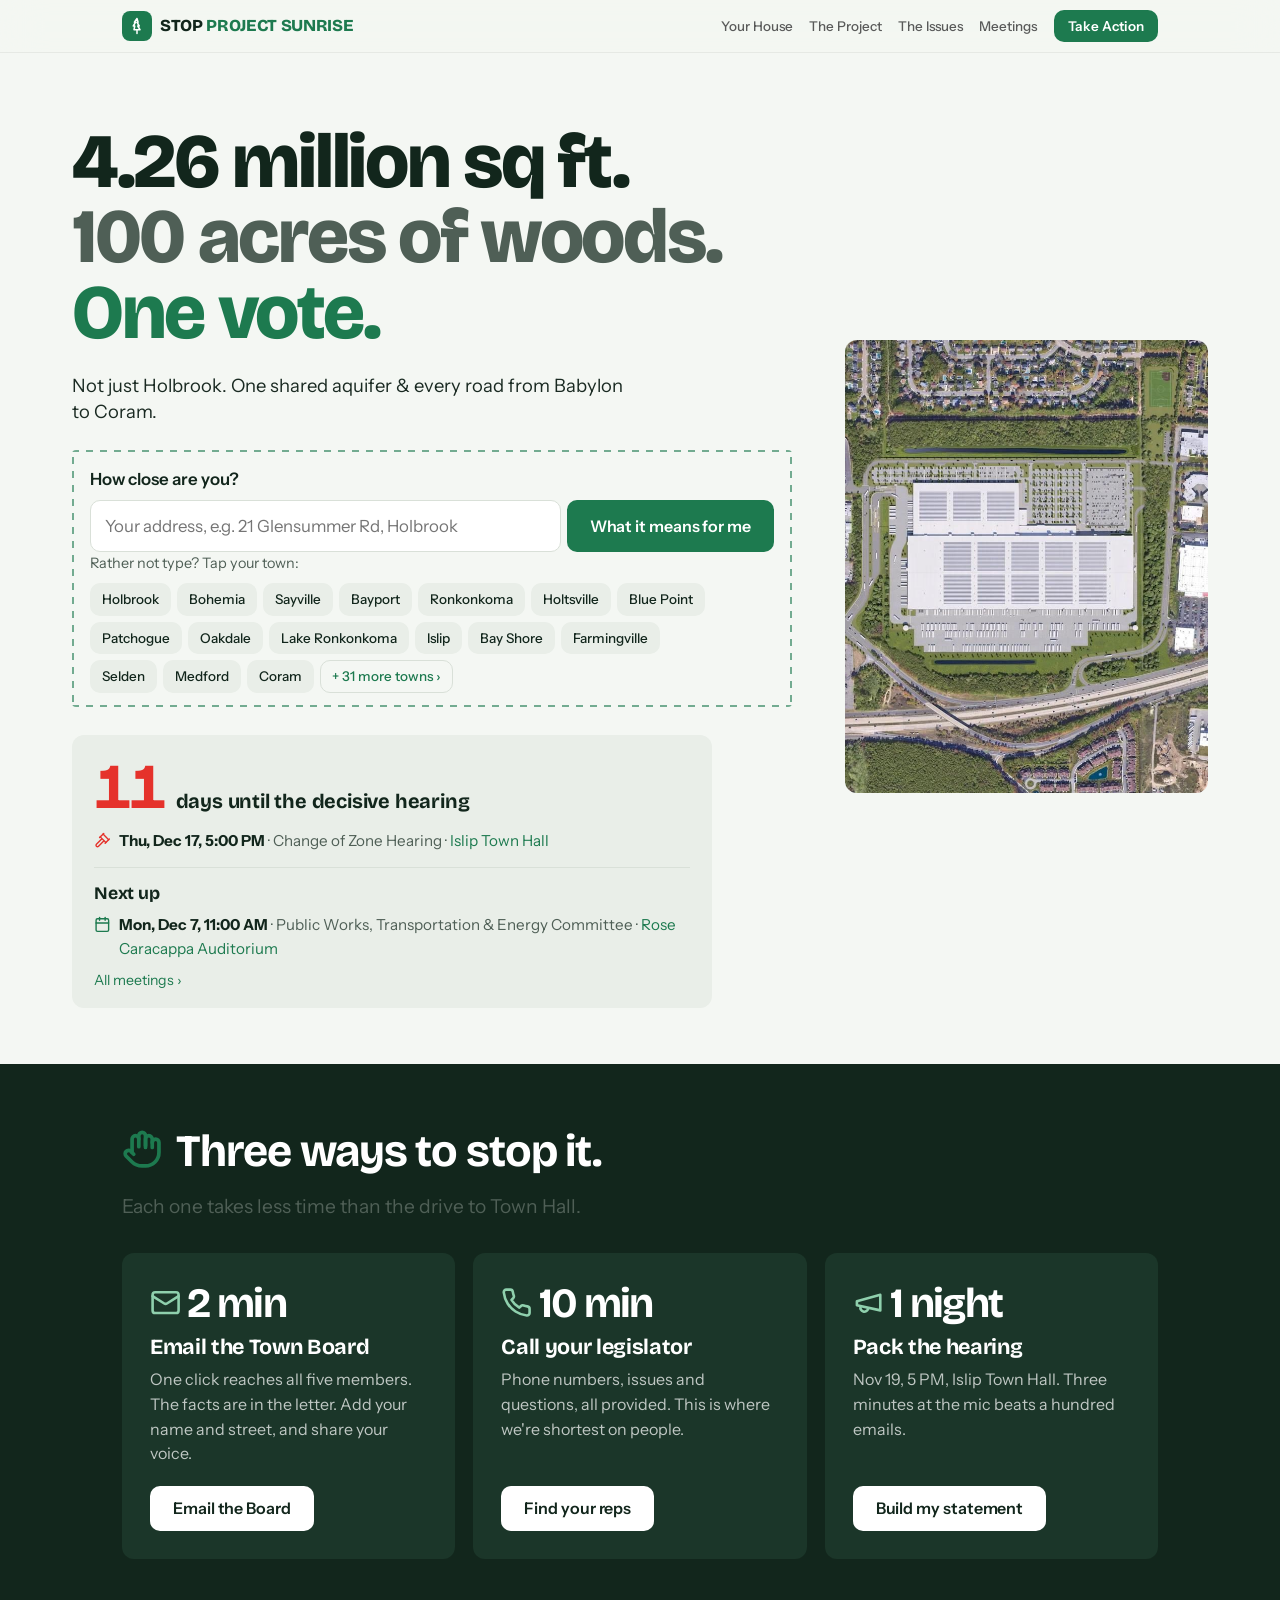
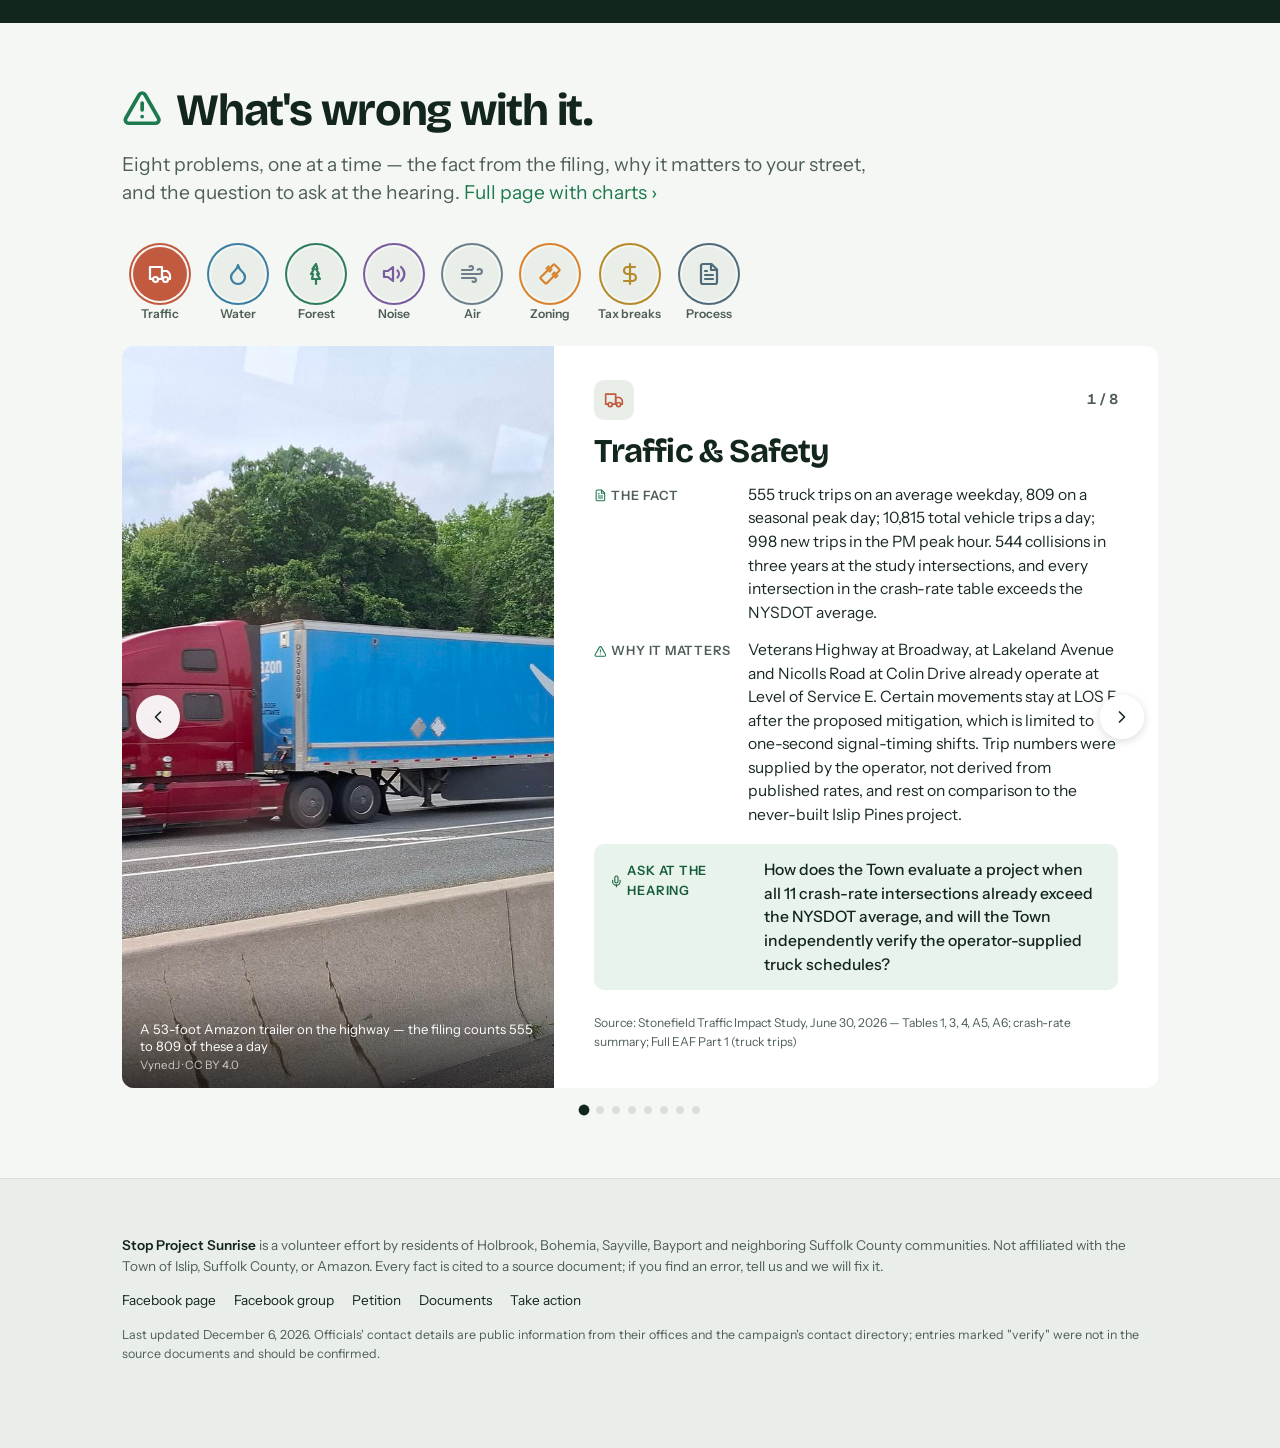
==== index.html @ ca73429e "Stop Project Sunrise — community site" ====
<!doctype html>
<html lang="en">
<head>
<meta charset="utf-8">
<meta name="viewport" content="width=device-width, initial-scale=1">
<meta name="color-scheme" content="light only">
<meta name="theme-color" content="#1d7a4f">
<title>Stop Project Sunrise — No 4.26M sq ft Amazon warehouse in Holbrook</title>
<meta name="description" content="Amazon's Project Sunrise would clear 100 acres of woods at Sunrise Highway and Veterans Memorial Highway for a 4.26 million square foot, 24/7 warehouse over the Suffolk County aquifer. It needs a zoning change and a tax break. Neither has been granted.">
<link rel="icon" href="data:image/svg+xml,<svg xmlns='http://www.w3.org/2000/svg' viewBox='0 0 100 100'><rect width='100' height='100' rx='18' fill='%231f7a3d'/><text x='50' y='68' font-size='58' text-anchor='middle' fill='white' font-family='Arial' font-weight='bold'>S</text></svg>">
<link rel="stylesheet" href="https://fonts.googleapis.com/css2?family=Bricolage+Grotesque:opsz,wght@12..96,500;12..96,600;12..96,700;12..96,800&family=Instrument+Sans:ital,wght@0,400;0,500;0,600;0,700;1,400&display=swap">
<link rel="stylesheet" href="css/style.css">
</head>
<body>

<div id="site-nav"></div>

<header class="hero">
  <div class="wrap">
    <div>
    <h1><span class="line">4.26 million sq ft.</span><span class="line dim">100 acres of woods.</span><span class="line hot">One vote.</span></h1>
    <p class="hero-line">Not just Holbrook. One shared aquifer &amp; every road from Babylon to Coram.</p>
    <form class="house-form ants" action="house.html" method="get">
      <label for="home-addr" class="lab">How close are you?</label>
      <div class="addr-row"><input id="home-addr" name="q" type="text" placeholder="Your address, e.g. 21 Glensummer Rd, Holbrook" autocomplete="street-address"><button class="btn" type="submit">What it means for me</button></div>
      <div class="small muted">Rather not type? Tap your town:</div>
      <div class="chips" id="town-chips"></div>
    </form>
    <div class="side"><div class="countdown" id="countdown"></div><div class="next-up"></div></div>
    </div>
    <div class="hero-picture"><div class="photo" data-photo="site-overlay" data-caption="The proposed footprint drawn over today's aerial — Vets Highway left, Sunrise Highway bottom, homes right"></div></div>
  </div>
</header>

<section class="block do-strip step" id="act">
  <div class="wrap">
    <h2><i data-icon="hand"></i>Three ways to stop it.</h2>
    <p class="lede">Each one takes less time than the drive to Town Hall.</p>
    <div class="grid cols-3">
      <div class="lane"><div class="t"><i data-icon="mail"></i>2 min</div><h3>Email the Town Board</h3><p>One click reaches all five members. The facts are in the letter. Add your name and street, and share your voice.</p><a class="btn yellow" href="act.html#officials">Email the Board</a></div>
      <div class="lane"><div class="t"><i data-icon="phone"></i>10 min</div><h3>Call your legislator</h3><p>Phone numbers, issues and questions, all provided. This is where we're shortest on people.</p><a class="btn yellow" href="act.html#where">Find your reps</a></div>
      <div class="lane"><div class="t"><i data-icon="megaphone"></i>1 night</div><h3>Pack the hearing</h3><p>Nov 19, 5 PM, Islip Town Hall. Three minutes at the mic beats a hundred emails.</p><a class="btn yellow" href="act.html#testimony">Build my statement</a></div>
    </div>
  </div>
</section>


<section class="block step" id="issues">
  <div class="wrap">
    <h2><i data-icon="alert"></i>What's wrong with it.</h2>
    <p class="lede">Eight problems, one at a time — the fact from the filing, why it matters to your street, and the question to ask at the hearing. <a href="issues.html">Full page with charts ›</a></p>
    <div id="issue-slides" aria-roledescription="carousel" aria-label="The issues"></div>
  </div>
</section>




<div id="site-footer"></div>
<script src="data/facts.js"></script>
<script src="data/photos-local.js"></script>
<script src="data/photos.js"></script>
<script src="data/issues.js"></script>
<script src="data/districts.js"></script>
<script src="data/corridors.js"></script>
<script src="data/events.js"></script>
<script src="js/calendar.js"></script>
<script src="js/icons.js"></script>
<script src="js/app.js"></script>
</body>
</html>
---- css/style.css ----
/* Stop Project Sunrise — site styles.
   Voice: quiet, product-launch minimalism. One idea per screen, generous air, sentence-case type with tight tracking,
   near-white ground, near-black text, one green accent for actions. Red appears only where a deadline does. */
@import url('https://fonts.googleapis.com/css2?family=Bricolage+Grotesque:opsz,wght@12..96,500;12..96,600;12..96,700;12..96,800&family=Instrument+Sans:ital,wght@0,400;0,500;0,600;0,700;1,400&display=swap');

:root {
  --bg: #f4f7f3;             /* pale, green-tinted ground */
  --bg-2: #e9eee8;           /* soft tiles */
  --ink: #12261c;            /* forest ink */
  --fg: #1a2a22;
  --muted: #4f5f56;
  --hair: #d9e0d8;
  --card: #ffffff;
  --green: #1d7a4f;          /* the one action accent */
  --green-dark: #155c3b;
  --green-light: #e8f3ec;
  --blue: #1c6f9c;
  --blue-light: #e6f0f7;
  --red: #e5322b;            /* deadlines only */
  --red-light: #fdecea;
  --sand: #f2c94c;           /* calendar "decisive"/campaign markers only */
  --sand-ink: #3d2f04;
  --dark: #12261c;           /* dark sections: forest ink */
  --dark-2: #1b3629;
  --radius: 12px;
  --pill: 10px;
  --maxw: 1080px;
  --display: "Bricolage Grotesque", "Helvetica Neue", Helvetica, Arial, sans-serif;
  --font: "Instrument Sans", -apple-system, BlinkMacSystemFont, "Segoe UI", Helvetica, Arial, sans-serif;
  --mono: ui-monospace, SFMono-Regular, Menlo, Consolas, monospace;
  /* aliases kept for older rules and scripts */
  --danger: var(--red); --danger-light: var(--red-light); --accent: var(--sand); --accent-ink: var(--sand-ink);
  --border: var(--hair); --shadow: none;
  color-scheme: light only;
}

* { box-sizing: border-box; }
html { scroll-behavior: smooth; scroll-padding-top: 64px; -webkit-font-smoothing: antialiased; }
@media (prefers-reduced-motion: reduce) { html { scroll-behavior: auto; } *, *::before, *::after { animation: none !important; transition: none !important; } }
body { margin: 0; font-family: var(--font); background: var(--bg); color: var(--fg); line-height: 1.55; font-size: 17px; overflow-x: hidden; }
@media (max-width: 700px) { body { font-size: 18px; } }
a { color: var(--green); text-decoration: none; }
a:hover { text-decoration: underline; text-underline-offset: 3px; }
img { max-width: 100%; height: auto; }
h1, h2, h3, h4 { font-family: var(--display); margin: 0 0 .4em; text-wrap: pretty; letter-spacing: -.02em; line-height: 1.05; font-weight: 700; color: var(--ink); }
h1 { font-size: clamp(2.6rem, 6vw, 4.8rem); letter-spacing: -.03em; font-weight: 800; line-height: .98; }
h2 { font-size: clamp(1.9rem, 3.8vw, 2.8rem); letter-spacing: -.025em; }
h3 { font-size: 1.35rem; letter-spacing: -.015em; }
h4 { font-size: 1.1rem; letter-spacing: -.01em; }
h2 strong { font-weight: 700; color: var(--ink); }
p { margin: 0 0 1em; }
.muted { color: var(--muted); }
.small { font-size: .9rem; }
.mono { font-family: var(--mono); }
.wrap { max-width: var(--maxw); margin: 0 auto; padding: 0 22px; }
section.block { padding: 64px 0; border-top: 1px solid var(--border); }
section.block + section.block { margin-top: 0; }
.stat-band + section.block { border-top: 0; margin-top: 24px; }
.hero + .stat-band { border-top: 0; }
section.block > .wrap > h2 { max-width: none; }
section.block > .wrap > .lede { font-size: 1.2rem; max-width: 780px; color: var(--muted); margin-bottom: 32px; line-height: 1.45; }
#site-nav + section.block { padding-top: 80px; }
#site-nav + section.block > .wrap > h2 { font-size: clamp(2.4rem, 5vw, 3.8rem); letter-spacing: -.035em; }
#site-nav + section.block > .wrap > .lede { color: var(--fg); }
.eyebrow { font-size: .95rem; font-weight: 600; color: var(--green); margin-bottom: 12px; letter-spacing: -.005em; }
/* icons in headings: same ink as the words, sized to the cap height */
h2 .ic, h3 .ic, h4 .ic { width: .9em; height: .9em; margin-right: .3em; vertical-align: -.08em; color: var(--green); stroke-width: 2.2; }

/* Nav — thin, translucent */
#site-nav { position: sticky; top: 0; z-index: 50; }
.nav { background: rgba(244,247,243,.85); backdrop-filter: saturate(180%) blur(20px); -webkit-backdrop-filter: saturate(180%) blur(20px); border-bottom: 1px solid rgba(0,0,0,.06); }
.nav .wrap { display: flex; align-items: center; gap: 20px; min-height: 52px; padding-top: 4px; padding-bottom: 4px; min-width: 0; }
.nav .brand { display: flex; align-items: center; gap: 8px; text-decoration: none; color: var(--ink); white-space: nowrap; flex: none; }
.nav .brand .mark { display: inline-flex; align-items: center; justify-content: center; width: 30px; height: 30px; border-radius: 8px; background: var(--green); color: #fff; flex: none; }
.nav .brand .mark .ic { width: 18px; height: 18px; }
.nav .brand .wordmark { display: flex; flex-direction: row; align-items: baseline; gap: 8px; line-height: 1; }
.nav .brand .line1 { font-family: var(--display); font-weight: 800; font-size: 1.05rem; letter-spacing: -.02em; text-transform: none; }
.nav .brand .line1 span { color: var(--green); }
.nav .brand .line2 { display: none; }
.nav ul { list-style: none; display: flex; flex-wrap: wrap; gap: 2px; margin: 0 0 0 auto; padding: 0; min-width: 0; flex: 1 1 auto; justify-content: flex-end; align-items: center; }
.nav ul::-webkit-scrollbar { display: none; }
.nav li a { display: block; padding: 6px 7px; text-decoration: none; color: rgba(29,29,31,.72); font-size: .84rem; font-weight: 500; white-space: nowrap; border-radius: var(--pill); }
.nav li a:hover { color: var(--ink); text-decoration: none; }
.nav li a.active { color: var(--ink); font-weight: 600; }
.nav li a .ic { width: .95em; height: .95em; margin-right: 5px; opacity: .7; }
.nav .cta, .nav li a.cta.active { background: var(--green); color: #fff !important; margin-left: 8px; padding: 6px 14px; font-weight: 600; }
.nav .cta:hover { background: var(--green-dark); }
@media (max-width: 1320px) { .nav li a .ic { display: none; } }
@media (max-width: 640px) {
  .nav .wrap { flex-wrap: wrap; height: auto; padding-top: 10px; padding-bottom: 8px; row-gap: 4px; }
  .nav ul { width: 100%; flex-wrap: wrap; overflow: visible; justify-content: flex-start; }
  .nav li a { padding: 4px 8px; font-size: .84rem; }
  .nav .cta { margin-left: 0; }
}

/* Hero — centered thesis, then one large image */
.hero { background: var(--bg); color: var(--ink); padding: 72px 0 0; text-align: left; position: relative; overflow: visible; }
.hero .wrap { position: relative; z-index: 1; display: grid; grid-template-columns: minmax(0, 8fr) minmax(0, 4fr); gap: 48px; align-items: center; max-width: 1180px; }
.hero h1 .line { display: block; }
.hero h1 .line.dim { color: var(--muted); }
.hero h1 .line.hot { color: var(--green); }
.hero .bg { display: none; }
.hero::after { display: none; }
.hero .tag { display: inline-flex; align-items: center; gap: 6px; font-size: .9rem; font-weight: 600; color: var(--green); margin-bottom: 18px; letter-spacing: .01em; text-transform: uppercase; }
.hero h1 { color: var(--ink); max-width: none; margin: 0 0 22px; }
.hero h1 em { font-style: normal; color: var(--muted); }
.hero h1 .no { color: var(--ink); }
.hero p { max-width: 560px; margin: 0; font-size: 1.15rem; line-height: 1.45; color: var(--fg); font-weight: 400; }
.hero .actions { display: flex; flex-wrap: wrap; gap: 8px 22px; margin: 26px 0 0; justify-content: flex-start; align-items: center; }
.hero .actions .link { font-size: 1.1rem; font-weight: 500; }
.hero .actions .link::after { content: " ›"; }
.hero a { color: var(--green); }
.hero .btn { color: #fff; }
.hero .side { margin-top: 28px; }
.hero .next-up { display: none; }
/* countdown line — one sentence, one red number */
.countdown { display: flex; flex-wrap: wrap; align-items: baseline; justify-content: flex-start; gap: 2px 10px; font-size: 1rem; color: var(--muted); background: var(--bg-2); border-radius: var(--radius); padding: 14px 18px; max-width: 560px; }
.countdown .k { font-weight: 500; color: var(--ink); }
.countdown .k .ic { color: var(--red); margin-right: 4px; }
.countdown .n { font-family: var(--display); font-weight: 700; font-size: 1.6rem; color: var(--red); letter-spacing: -.03em; line-height: 1; font-variant-numeric: tabular-nums; }
.countdown .n small { font-size: .62em; font-weight: 600; margin-left: 3px; }
.countdown .w { flex-basis: 100%; }
.countdown .w strong { font-weight: 600; color: var(--ink); }
.countdown .w br { display: none; }
.countdown a { color: var(--green); }
/* hero picture */
.hero-picture { margin: 0; padding: 0; }
.hero-picture .photo img { aspect-ratio: 4 / 5; border-radius: var(--radius); }
.hero-strip { max-width: 1180px; margin: 40px auto 0; padding: 0 22px; }
.hero-strip .photo img { aspect-ratio: 21 / 7; }
@media (max-width: 900px) { .hero { padding-top: 56px; } .hero .wrap { grid-template-columns: 1fr; gap: 28px; } .hero-picture .photo img { aspect-ratio: 16 / 10; } }

/* Big-number band */
.stat-band { background: var(--bg); color: var(--ink); padding: 80px 0 16px; }
.stat-band .wrap { display: grid; grid-template-columns: repeat(4, minmax(0, 1fr)); gap: 40px 32px; text-align: left; }
.stat-band .stat .ic { width: 26px; height: 26px; color: var(--green); margin-bottom: 10px; display: block; }
.stat-band .stat { padding: 0; border: 0; margin: 0; }
.stat-band .v { font-family: var(--display); font-weight: 700; font-size: clamp(3rem, 6vw, 5rem); line-height: 1; letter-spacing: -.045em; color: var(--ink); font-variant-numeric: tabular-nums; }
.stat-band .v.red { color: var(--red); }
.stat-band .v.sand { color: var(--ink); }
.stat-band .l { font-family: var(--display); font-weight: 600; font-size: 1.15rem; letter-spacing: -.015em; margin-top: 10px; color: var(--ink); }
.stat-band .s { font-size: .9rem; color: var(--muted); margin: 6px 0 0; max-width: 250px; line-height: 1.4; }
@media (max-width: 860px) { .stat-band .wrap { grid-template-columns: repeat(2, minmax(0, 1fr)); } }
@media (max-width: 420px) { .stat-band .wrap { grid-template-columns: 1fr; } }

/* Buttons — pills */
.btn { display: inline-flex; align-items: center; gap: 8px; padding: 12px 22px; border-radius: var(--pill); border: 1px solid transparent; background: var(--green); color: #fff; font-family: var(--font); font-weight: 600; font-size: 1rem; letter-spacing: -.005em; text-decoration: none; cursor: pointer; line-height: 1.15; transition: background .15s ease, transform .15s ease; }
.btn:hover { background: var(--green-dark); color: #fff; text-decoration: none; }
.btn.secondary { background: transparent; color: var(--green); border-color: var(--green); }
.btn.secondary:hover { background: var(--green); color: #fff; }
.btn.ghost { background: transparent; color: inherit; border-color: currentColor; }
.btn.danger, .btn.red { background: var(--red); }
.btn.sm { padding: 7px 14px; font-size: .88rem; }
.btn.yellow { background: var(--card); color: var(--ink); }
.btn.yellow:hover { background: var(--bg-2); color: var(--ink); }
.btn.outline-light { background: transparent; border-color: rgba(255,255,255,.55); color: #fff; }
.btn.outline-light:hover { background: rgba(255,255,255,.12); border-color: #fff; }
.btn:disabled { opacity: .5; cursor: not-allowed; }
.btn .ic { width: 1em; height: 1em; }
.btn:focus-visible, a:focus-visible, button:focus-visible, select:focus-visible, input:focus-visible { outline: 3px solid rgba(29,122,79,.45); outline-offset: 2px; }

/* Cards & grids — soft tiles, no borders */
.grid { display: grid; gap: 18px; }
.grid.cols-2 { grid-template-columns: repeat(auto-fit, minmax(300px, 1fr)); }
.grid.cols-3 { grid-template-columns: repeat(auto-fit, minmax(260px, 1fr)); }
.grid.cols-4 { grid-template-columns: repeat(auto-fit, minmax(220px, 1fr)); }
.card { background: var(--bg-2); border: 0; border-radius: var(--radius); padding: 26px; }
.card h3 { margin-top: 0; }
.card .src { font-size: .78rem; color: var(--muted); margin-top: 10px; }
.card.flag, .card.info, .card.ok { border: 0; }
a.card { text-decoration: none; color: inherit; transition: transform .18s ease, background .18s ease; }
a.card:hover { transform: translateY(-2px); background: #efeff3; text-decoration: none; }
.card .icon-tile { display: inline-flex; }

/* "What you can do" — the one dark section */
.do-strip { background: var(--dark); color: #fff; }
.do-strip h2, .do-strip h3 { color: #fff; }
.do-strip h2 strong { color: #fff; }
.do-strip > .wrap > .lede { color: rgba(255,255,255,.7); }
.do-strip .grid { gap: 18px; border: 0; }
.do-strip .lane { padding: 30px 28px 28px; border: 0; background: var(--dark-2); border-radius: var(--radius); display: flex; flex-direction: column; }
.do-strip .t { font-family: var(--display); font-weight: 700; font-size: 2.6rem; line-height: 1; color: #fff; letter-spacing: -.04em; }
.do-strip .t .ic { width: .75em; height: .75em; margin-right: 6px; vertical-align: -.04em; color: #8fd0ad; }
.do-strip h3 { margin: 12px 0 8px; font-size: 1.35rem; }
.do-strip p { color: rgba(255,255,255,.72); font-size: 1rem; margin-bottom: 20px; flex: 1; }
.do-strip a { color: #fff; }
.do-strip p a { text-decoration: underline; text-underline-offset: 3px; text-decoration-color: rgba(255,255,255,.35); }
.do-strip .btn.yellow { background: #fff; color: var(--dark); align-self: flex-start; }
.do-strip .btn.yellow:hover { background: #e8e8ed; }

/* Fact tiles */
.facts { display: grid; grid-template-columns: repeat(auto-fit, minmax(200px, 1fr)); gap: 14px; }
.fact { background: var(--bg-2); border: 0; border-radius: var(--radius); padding: 22px 22px 18px; position: relative; }
.fact .v { font-family: var(--display); font-size: 2.1rem; font-weight: 700; color: var(--ink); line-height: 1; letter-spacing: -.035em; font-variant-numeric: tabular-nums; }
.fact .l { font-size: .95rem; margin-top: 8px; font-weight: 500; color: var(--ink); }
.fact .l .muted { font-weight: 400; }
.fact .s { font-size: .76rem; color: var(--muted); margin-top: 8px; line-height: 1.35; }
.fact.warn .v { color: var(--ink); }
.fact .fi { position: absolute; top: 16px; right: 16px; color: var(--green); opacity: .8; }
.fact .fi .ic { width: 22px; height: 22px; }
.fact { padding-right: 52px; }

/* Badges */
.badge { display: inline-block; font-size: .74rem; font-weight: 600; padding: 3px 10px; border-radius: var(--pill); background: var(--green-light); color: var(--green-dark); letter-spacing: .01em; }
.badge.red { background: var(--red-light); color: var(--red); }
.badge.yellow { background: #fff4d6; color: var(--sand-ink); }
.badge.blue { background: var(--blue-light); color: var(--blue); }
.badge.gray { background: #e8e8ed; color: #515154; }

/* Timeline */
.timeline { list-style: none; padding: 0; margin: 0 0 28px; border-left: 2px solid var(--hair); }
.timeline li { position: relative; padding: 0 0 20px 24px; }
.timeline li::before { content: ""; position: absolute; left: -7px; top: 7px; width: 12px; height: 12px; border-radius: 50%; background: var(--ink); border: 2px solid var(--bg); }
.timeline li.future::before { background: var(--red); }
.timeline .d { font-weight: 600; color: var(--muted); font-size: .9rem; }

/* Charts */
.chart-box { background: var(--bg-2); border: 0; border-radius: var(--radius); padding: 22px; }
.chart-box h4 { margin: 0 0 10px; }
.chart-box canvas { width: 100% !important; max-height: 360px; }
.chart-box .note { font-size: .8rem; color: var(--muted); margin-top: 10px; }

/* Tables */
.tbl-wrap { overflow-x: auto; }
table.tbl { border-collapse: collapse; width: 100%; font-size: .92rem; }
table.tbl th, table.tbl td { border-bottom: 1px solid var(--hair); padding: 10px 12px; text-align: left; vertical-align: top; }
table.tbl th { color: var(--muted); font-weight: 600; font-size: .8rem; }
.los-A { background:#e3f1e7; color:#1f5a41 } .los-B { background:#ecf3e2; color:#3c6b2a } .los-C { background:#fbf1d3; color:#6d5410 }
.los-D { background:#fbe3c8; color:#9a5a12 } .los-E { background:#f8d6c9; color:#a1432a } .los-F { background:var(--red); color:#fff; font-weight:700 }

/* Calendar */
.cal-controls { display: flex; flex-wrap: wrap; gap: 8px; align-items: center; margin-bottom: 16px; }
.cal-controls select, .cal-controls input[type="text"], .form input, .form select, .form textarea { padding: 9px 12px; border: 1px solid var(--hair); border-radius: 10px; background: var(--card); color: var(--fg); font: inherit; }
.cal-grid { display: grid; grid-template-columns: repeat(7, 1fr); gap: 4px; }
.cal-grid .dow { font-size: .78rem; font-weight: 600; color: var(--muted); text-align: center; padding: 4px 0; }
.cal-day { min-height: 84px; background: var(--bg-2); border: 0; border-radius: 10px; padding: 6px; font-size: .78rem; }
.cal-day.other { opacity: .35; }
.cal-day.today { outline: 2px solid var(--green); }
.cal-day .n { font-weight: 600; }
.cal-ev { display: block; margin-top: 3px; padding: 2px 6px; border-radius: 6px; background: var(--green-light); color: var(--green-dark); cursor: pointer; overflow: hidden; text-overflow: ellipsis; white-space: nowrap; border-left: 3px solid var(--green); }
.cal-ev.decisive { background: var(--red); color: #fff; border-left-color: var(--red); font-weight: 600; }
.cal-ev.county { border-left-color: var(--blue); }
.cal-ev.campaign { border-left-color: var(--sand); }
.ev-list { list-style: none; padding: 0; margin: 0; }
.ev-list li { display: grid; grid-template-columns: 110px 1fr; gap: 18px; padding: 18px 0; border-bottom: 1px solid var(--hair); }
.ev-list .when { font-weight: 600; color: var(--ink); font-size: .95rem; line-height: 1.3; }
.ev-list .title { font-weight: 600; font-size: 1.05rem; }
.ev-list .meta { font-size: .88rem; color: var(--muted); }
.ev-list .why { font-size: .95rem; margin-top: 4px; }
.ev-list .acts { margin-top: 10px; display: flex; flex-wrap: wrap; gap: 6px; }
.ev-list li.decisive .when { color: var(--red); }
.ev-list li.decisive .title::before { content: "Decisive · "; color: var(--red); }

/* Officials */
.you-box { background: var(--bg-2); border-radius: var(--radius); padding: 18px 22px; margin-bottom: 24px; }
.you-box .form { display: flex; flex-wrap: wrap; gap: 10px; align-items: end; }
.you-box label { display: flex; flex-direction: column; font-size: .8rem; font-weight: 600; gap: 4px; color: var(--muted); }
.group-head { display: flex; align-items: baseline; gap: 12px; flex-wrap: wrap; margin: 40px 0 14px; }
.group-head h3 { margin: 0; font-size: 1.6rem; }
.official { display: flex; flex-direction: column; gap: 6px; }
.official .name { font-weight: 600; font-size: 1.15rem; letter-spacing: -.01em; }
.official .title { color: var(--muted); font-size: .9rem; }
.official .role { font-size: .9rem; }
.official .ask { font-size: .9rem; background: var(--card); padding: 10px 12px; border-radius: 10px; }
.official .acts { display: flex; flex-wrap: wrap; gap: 6px; margin-top: 6px; }
.official .contact { font-size: .88rem; word-break: break-word; }
.step-num { display: inline-flex; align-items: center; justify-content: center; width: 28px; height: 28px; border-radius: 50%; background: var(--ink); color: #fff; font-weight: 600; font-size: .9rem; margin-right: 8px; vertical-align: middle; }

/* Modal */
.modal { position: fixed; inset: 0; background: rgba(0,0,0,.45); backdrop-filter: blur(6px); display: none; align-items: center; justify-content: center; z-index: 100; padding: 16px; }
.modal.open { display: flex; }
.modal .box { background: var(--card); color: var(--fg); border-radius: var(--radius); max-width: 720px; width: 100%; max-height: 90vh; overflow: auto; padding: 28px; position: relative; box-shadow: 0 30px 80px rgba(0,0,0,.25); }
.modal .close { position: absolute; top: 12px; right: 14px; background: var(--bg-2); border: 0; width: 32px; height: 32px; border-radius: 50%; font-size: 1.2rem; cursor: pointer; color: var(--ink); }
.modal textarea { width: 100%; min-height: 240px; font: inherit; font-size: .95rem; padding: 12px; border: 1px solid var(--hair); border-radius: 12px; background: var(--bg); color: var(--fg); }
.modal .acts { display: flex; flex-wrap: wrap; gap: 8px; margin-top: 12px; }

details.how { margin-top: 10px; font-size: .9rem; }
details.how summary { cursor: pointer; color: var(--green); font-weight: 600; }
details.how pre { background: var(--bg-2); padding: 12px; border-radius: 10px; overflow-x: auto; font-size: .8rem; }

/* Sliders (water module) */
.slider-row { display: grid; grid-template-columns: 1fr 70px; gap: 8px; align-items: center; margin: 6px 0; font-size: .88rem; }
.slider-row label { display: flex; flex-direction: column; }
.slider-row label span.n { font-weight: 600; }
.slider-row input[type="range"] { width: 100%; accent-color: var(--green); }
.slider-row .val { font-family: var(--mono); font-size: .8rem; text-align: right; }
.basis { display: inline-block; font-size: .65rem; padding: 1px 7px; border-radius: var(--pill); text-transform: uppercase; font-weight: 600; margin-left: 4px; letter-spacing: .04em; }
.basis.verified { background: var(--green-light); color: var(--green-dark); }
.basis.literature { background: var(--blue-light); color: var(--blue); }
.basis.assumption { background: #fff4d6; color: var(--sand-ink); }
.basis.applicant { background: #e8e8ed; color: #444; }
.module { margin: 28px 0; }
.module .body { display: grid; grid-template-columns: minmax(240px, 320px) 1fr; gap: 18px; }
.module .readout { display: grid; grid-template-columns: repeat(auto-fit, minmax(150px, 1fr)); gap: 10px; margin: 10px 0; }
.module .readout .fact .v { font-size: 1.5rem; }
@media (max-width: 760px) { .module .body { grid-template-columns: 1fr; } }

.disclaimer { background: #fff8e1; color: var(--sand-ink); padding: 16px 18px; border-radius: var(--radius); font-size: .92rem; }

/* Footer */
.footer { padding: 56px 0 72px; background: var(--bg-2); color: var(--muted); font-size: .85rem; border-top: 1px solid var(--hair); }
.footer strong { color: var(--ink); font-weight: 600; }
.footer a { color: var(--ink); margin-right: 18px; }
.footer .small { color: var(--muted); font-size: .78rem; }

.toast { position: fixed; bottom: 24px; left: 50%; transform: translateX(-50%); background: var(--ink); color: #fff; padding: 10px 18px; border-radius: var(--pill); opacity: 0; transition: opacity .2s; pointer-events: none; z-index: 200; font-size: .9rem; }
.toast.show { opacity: 1; }

@media (max-width: 640px) {
  .ev-list li { grid-template-columns: 1fr; gap: 4px; }
  .cal-day { min-height: 56px; font-size: .7rem; }
  .cal-ev { font-size: .65rem; }
  section.block { padding: 64px 0; }
  .stat-band { padding-top: 64px; }
}

/* Photos */
.photo { margin: 0; }
.photo figure { margin: 0; position: relative; }
.photo img { width: 100%; display: block; border-radius: var(--radius); object-fit: cover; aspect-ratio: 4 / 3; background: var(--bg-2); }
.photo.wide img { aspect-ratio: 16 / 9; }
.photo.tall img { aspect-ratio: 3 / 4; }
.photo.natural img { aspect-ratio: auto; }
.photo figcaption { display: none; }
.photo figure .zoom { position: absolute; right: 12px; bottom: 12px; width: 32px; height: 32px; border-radius: 50%; background: rgba(255,255,255,.85); color: var(--ink); display: inline-flex; align-items: center; justify-content: center; pointer-events: none; opacity: 0; transition: opacity .15s ease; }
.photo figure:hover .zoom { opacity: 1; }
.photo figure .zoom .ic { width: 15px; height: 15px; }
.photo figure img { cursor: zoom-in; }
.photo-strip { display: grid; grid-template-columns: repeat(auto-fit, minmax(260px, 1fr)); gap: 16px; margin: 40px 0 0; }
.photo-strip .photo { max-width: 600px; }
.card .photo { margin: -26px -26px 16px; }
.card .photo img { border-radius: var(--radius) var(--radius) 0 0; }
.card > .photo:first-child img { aspect-ratio: 16 / 9; }
#hamlet-result .card > .photo img { max-height: 260px; }
.video-box video { width: 100%; max-height: 520px; border-radius: var(--radius); background: #000; display: block; }

/* Icons */
.ic { width: 1.1em; height: 1.1em; vertical-align: -0.18em; stroke: currentColor; fill: none; stroke-width: 2; stroke-linecap: round; stroke-linejoin: round; flex: none; }
.ic.lg { width: 1.5em; height: 1.5em; }
.ic.xl { width: 2.2em; height: 2.2em; }
.icon-tile { display: inline-flex; align-items: center; justify-content: center; width: 40px; height: 40px; border-radius: 10px; background: var(--card); color: var(--green); margin-bottom: 12px; }
.icon-tile .ic { width: 20px; height: 20px; }
.icon-tile.red { color: var(--red); }
.icon-tile.blue { color: var(--blue); }
.icon-tile.yellow { color: var(--sand-ink); }
.ev-list .when .ic { margin-right: 3px; }
.cal-ev .ic { width: .9em; height: .9em; margin-right: 2px; }
.badge .ic { width: .9em; height: .9em; margin-right: 2px; }
.legend-icons { display: flex; flex-wrap: wrap; gap: 14px; font-size: .85rem; color: var(--muted); margin: 8px 0 16px; }
.legend-icons span { display: inline-flex; align-items: center; gap: 4px; }

/* Lightbox */
.lightbox { position: fixed; inset: 0; background: rgba(0,0,0,.92); backdrop-filter: blur(10px); display: none; align-items: center; justify-content: center; z-index: 300; padding: 56px 64px 40px; }
.lightbox.open { display: flex; }
.lightbox figure { margin: 0; max-width: min(1400px, 100%); max-height: 100%; display: flex; flex-direction: column; align-items: center; gap: 14px; }
.lightbox img { max-width: 100%; max-height: calc(100vh - 170px); object-fit: contain; border-radius: 12px; background: #000; }
.lightbox figcaption { color: #f5f5f7; font-size: .95rem; max-width: 900px; text-align: center; line-height: 1.45; }
.lightbox figcaption .credit { display: block; color: #a1a1a6; font-size: .78rem; margin-top: 4px; }
.lightbox figcaption a { color: #fff; text-decoration: underline; }
.lightbox button { position: absolute; background: rgba(255,255,255,.12); border: 0; color: #fff; width: 44px; height: 44px; border-radius: 50%; cursor: pointer; display: inline-flex; align-items: center; justify-content: center; }
.lightbox button:hover { background: rgba(255,255,255,.24); }
.lightbox button .ic { width: 22px; height: 22px; }
.lightbox .lb-close { top: 14px; right: 16px; }
.lightbox .lb-prev { left: 12px; top: 50%; transform: translateY(-50%); }
.lightbox .lb-prev .ic { transform: rotate(180deg); }
.lightbox .lb-next { right: 12px; top: 50%; transform: translateY(-50%); }
.lightbox .lb-count { position: absolute; top: 22px; left: 20px; color: #a1a1a6; font-size: .85rem; font-family: var(--mono); }
@media (max-width: 640px) { .lightbox { padding: 60px 8px 24px; } .lightbox .lb-prev, .lightbox .lb-next { width: 38px; height: 38px; } .lightbox img { max-height: calc(100vh - 200px); } }

/* Feature pairs (photo + text), alternating */
.feature-grid { display: grid; grid-template-columns: repeat(2, minmax(0, 1fr)); gap: 24px; }
@media (max-width: 760px) { .feature-grid { grid-template-columns: 1fr; } }
.card.feature { padding: 0; overflow: hidden; display: flex; flex-direction: column; background: var(--bg-2); }
.card.feature > .photo { margin: 0; }
.card.feature > .photo img { aspect-ratio: 16 / 10; border-radius: 0; }
.card.feature h3 { margin: 22px 26px 8px; font-size: 1.5rem; display: flex; align-items: center; gap: 12px; }
.card.feature h3 .icon-tile { display: inline-flex; margin: 0; flex: none; }
.card.feature h3 .icon-tile .ic { margin: 0; }
.card.feature p { margin: 0 26px 26px; font-size: 1rem; color: var(--muted); }
.card.feature p a { display: inline-block; margin-top: 12px; font-weight: 500; color: var(--green); }

/* Issue tiles (brief, on home) */
#issue-cards a.card { border-top: 0 !important; }
#issue-cards a.card h3 { font-size: 1.2rem; }
#issue-cards a.card p { color: var(--muted); }
#issue-cards .icon-tile { display: inline-flex; background: var(--card); }
/* full issue cards keep a thin color mark at the top edge as their only decoration */
#issue-cards div.card { border-top-width: 3px !important; border-top-style: solid !important; }

/* Issue slideshow */
.slide-tabs { display: flex; gap: 6px; overflow-x: auto; scrollbar-width: none; margin: 0 0 18px; padding-bottom: 2px; }
.slide-tabs::-webkit-scrollbar { display: none; }
.slide-tabs button { flex: none; display: inline-flex; align-items: center; gap: 6px; padding: 8px 14px; border-radius: var(--pill); border: 1px solid var(--hair); background: var(--card); color: var(--muted); font: inherit; font-size: .88rem; font-weight: 500; cursor: pointer; white-space: nowrap; }
.slide-tabs button .ic { width: .95em; height: .95em; }
.slide-tabs button:hover { color: var(--ink); border-color: var(--ink); }
.slide-tabs button.on { background: var(--ink); color: #fff; border-color: var(--ink); }
.slides { position: relative; background: var(--card); border-radius: var(--radius); overflow: hidden; }
.slide { display: none; grid-template-columns: minmax(0, 5fr) minmax(0, 7fr); min-height: 520px; }
.slide.on { display: grid; animation: slide-in .35s ease; }
@keyframes slide-in { from { opacity: 0; transform: translateX(12px); } to { opacity: 1; transform: none; } }
.slide-media { position: relative; background: var(--bg-2); min-height: 260px; }
.slide-media img { position: absolute; inset: 0; width: 100%; height: 100%; object-fit: cover; display: block; }
.slide-cap { position: absolute; left: 0; right: 0; bottom: 0; padding: 40px 18px 14px; color: #fff; font-size: .82rem; line-height: 1.35; background: linear-gradient(180deg, rgba(0,0,0,0), rgba(0,0,0,.65)); }
.slide-cap .credit { display: block; opacity: .7; font-size: .72rem; margin-top: 2px; }
.slide-body { padding: 34px 40px 36px; display: flex; flex-direction: column; gap: 14px; }
.slide-kicker { display: flex; align-items: center; justify-content: space-between; }
.slide-kicker .icon-tile { margin: 0; background: var(--bg-2); }
.slide-kicker .n { font-family: var(--display); font-weight: 600; color: var(--muted); font-size: .95rem; font-variant-numeric: tabular-nums; }
.slide-body h3 { font-size: clamp(1.7rem, 2.6vw, 2.3rem); margin: 0; letter-spacing: -.025em; }
.slide-row { display: grid; grid-template-columns: 140px 1fr; gap: 14px; align-items: start; }
.slide-row .lab { font-size: .8rem; font-weight: 600; color: var(--muted); text-transform: uppercase; letter-spacing: .06em; padding-top: 3px; display: inline-flex; align-items: center; gap: 5px; }
.slide-row .lab .ic { width: 1em; height: 1em; color: var(--green); }
.slide-row p { margin: 0; font-size: .98rem; line-height: 1.5; }
.slide-row.ask { background: var(--green-light); border-radius: 10px; padding: 14px 16px; margin-top: 4px; }
.slide-row.ask .lab, .slide-row.ask .lab .ic { color: var(--green-dark); }
.slide-row.ask p { font-weight: 500; color: var(--ink); }
.slide-link { margin: 0; font-weight: 500; }
.slide-body .src { margin-top: auto; padding-top: 10px; font-size: .76rem; color: var(--muted); }
.slide-nav { position: absolute; top: 50%; transform: translateY(-50%); width: 44px; height: 44px; border-radius: 50%; border: 0; background: rgba(255,255,255,.92); color: var(--ink); cursor: pointer; display: inline-flex; align-items: center; justify-content: center; box-shadow: 0 2px 10px rgba(0,0,0,.15); }
.slide-nav:hover { background: #fff; }
.slide-nav .ic { width: 20px; height: 20px; }
.slide-nav.prev { left: 14px; } .slide-nav.prev .ic { transform: rotate(180deg); }
.slide-nav.next { right: 14px; }
.slide-dots { display: flex; justify-content: center; gap: 8px; margin-top: 18px; }
.slide-dots button { width: 8px; height: 8px; border-radius: 50%; border: 0; background: var(--hair); cursor: pointer; padding: 0; transition: transform .15s, background .15s; }
.slide-dots button.on { background: var(--ink); transform: scale(1.35); }
@media (max-width: 860px) {
  .slide { grid-template-columns: 1fr; min-height: 0; }
  .slide-media { aspect-ratio: 16 / 9; min-height: 0; }
  .slide-body { padding: 22px 20px 24px; }
  .slide-row { grid-template-columns: 1fr; gap: 4px; }
  .slide-nav { top: 100px; width: 38px; height: 38px; }
}

#site-nav + section.block > .wrap > h2 .ic { width: .7em; height: .7em; vertical-align: -.02em; }

.project-link .lede { margin-bottom: 22px; }

/* 3D visualizations */
.viz3d { background: var(--card); border: 1px solid var(--border); border-radius: var(--radius); padding: 14px; }
.viz3d .viz-stage { position: relative; border-radius: 8px; overflow: hidden; background: linear-gradient(#f6f8f3, #e9eee6); }
.viz3d canvas { display: block; width: 100%; height: auto; cursor: grab; touch-action: none; }
.viz3d canvas:active { cursor: grabbing; }
.viz3d .viz-label { position: absolute; left: 14px; top: 12px; background: rgba(255,255,255,.88); border: 1px solid var(--border); border-radius: 8px; padding: 8px 12px; max-width: 60%; backdrop-filter: blur(3px); }
.viz3d .viz-label .n { font-weight: 800; font-size: 1.05rem; color: var(--green-dark); }
.viz3d .viz-label .s { font-size: .9rem; }
.viz3d .viz-label .x { font-size: .78rem; color: var(--muted); margin-top: 2px; }
.viz3d .viz-label.hot .n { color: var(--danger); }
.viz3d .viz-hud { position: absolute; left: 12px; right: 12px; bottom: 10px; display: grid; grid-template-columns: repeat(4, 1fr); gap: 8px; }
.viz3d .viz-hud .k { background: rgba(255,255,255,.88); border: 1px solid var(--border); border-radius: 8px; padding: 6px 10px; backdrop-filter: blur(3px); }
.viz3d .viz-hud .v { display: block; font-weight: 800; font-size: 1.15rem; color: var(--danger); font-variant-numeric: tabular-nums; line-height: 1.1; }
.viz3d .viz-hud .l { font-size: .72rem; color: var(--muted); }
.viz3d .viz-controls { display: flex; flex-wrap: wrap; align-items: center; gap: 8px; margin-top: 10px; }
.viz3d .viz-controls input[type="range"] { flex: 1 1 160px; accent-color: var(--green); }
.viz3d .viz-step { font-size: .8rem; color: var(--muted); min-width: 44px; text-align: right; }
.viz3d .note { font-size: .78rem; color: var(--muted); margin: 10px 0 0; }
@media (max-width: 640px) { .viz3d .viz-hud { grid-template-columns: repeat(2, 1fr); } .viz3d .viz-label { max-width: 80%; } }
.viz3d .viz-hud.below { position: static; margin-top: 10px; }
.viz3d .viz-hud.below .k { background: var(--green-light); border-color: transparent; backdrop-filter: none; }
.viz3d .viz-hud.below { grid-template-columns: repeat(5, 1fr); }
@media (max-width: 900px) { .viz3d .viz-hud.below { grid-template-columns: repeat(3, 1fr); } }
.viz3d .viz-label.low { top: auto; bottom: 12px; max-width: 46%; }
.viz3d .viz-tags { position: absolute; inset: 0; pointer-events: none; }
.viz3d .viz-tag { position: absolute; transform: translate(-50%, -100%); background: rgba(255,255,255,.92); border: 1px solid var(--border); border-radius: 6px; padding: 2px 7px; font-size: .68rem; font-weight: 700; color: var(--green-dark); white-space: nowrap; box-shadow: 0 1px 2px rgba(0,0,0,.08); }
.viz3d .viz-tag::after { content: ""; position: absolute; left: 50%; top: 100%; width: 1px; height: var(--stem, 6px); background: var(--muted); }
.viz3d .viz-tag.hot { color: var(--danger); border-color: var(--danger); }
.viz3d .viz-tag.muted { color: var(--muted); font-weight: 600; background: rgba(255,255,255,.75); }
@media (max-width: 640px) { .viz3d .viz-tag { font-size: .58rem; padding: 1px 5px; } }
.viz3d .viz-slides img { display: block; width: 100%; aspect-ratio: 16 / 9; object-fit: cover; background: #f3f5ef; }
.home-3d .wrap > .lede { max-width: 820px; }

/* Guide steps on the home page */
.eyebrow .step-num { width: 26px; height: 26px; font-size: .85rem; margin-right: 8px; vertical-align: middle; }
.do-strip .eyebrow { color: #cfe6d5; }
.do-strip .eyebrow .step-num { background: var(--accent); color: var(--accent-ink); }
section.block.do-strip { border-top: 0; }
section.block.do-strip + section.block { border-top: 0; }

/* ===== Noise, Home Values, Voices pages ===== */
.basis.unverified { background: var(--red-light); color: var(--red); }
.basis.paraphrase { background: #e8e8ed; color: #515154; }
.fact.ok .v { color: var(--green-dark); } .fact.warn .v { color: var(--sand-ink); } .fact.bad .v { color: #a1432a; } .fact.worst .v { color: var(--red); }
.noise-module .body { grid-template-columns: minmax(280px, 380px) 1fr; }
.noise-ctl h4 { margin-bottom: 8px; }
.noise-readout { grid-template-columns: repeat(2, minmax(0, 1fr)) !important; }
@media (max-width: 760px) { .noise-module .body { grid-template-columns: 1fr; } }
.noise-readout .fact { padding-right: 22px; }
.addr-row { display: flex; flex-wrap: wrap; gap: 6px; }
.addr-row input { flex: 1 1 180px; padding: 9px 12px; border: 1px solid var(--hair); border-radius: 10px; background: var(--card); font: inherit; min-width: 0; }
.ctl-row { display: grid; grid-template-columns: 1fr; gap: 4px; margin: 10px 0; font-size: .88rem; }
.ctl-row .n { font-weight: 600; }
.ctl-row select { width: 100%; padding: 7px 10px; border: 1px solid var(--hair); border-radius: 10px; background: var(--card); font: inherit; font-size: .86rem; max-width: 100%; }
.ctl-row input[type="number"] { padding: 7px 10px; border: 1px solid var(--hair); border-radius: 10px; font: inherit; }
.seg { display: flex; flex-wrap: wrap; gap: 4px; }
.seg button { padding: 6px 10px; border-radius: var(--pill); border: 1px solid var(--hair); background: var(--card); color: var(--muted); font: inherit; font-size: .82rem; font-weight: 500; cursor: pointer; }
.seg button.on { background: var(--ink); color: #fff; border-color: var(--ink); }
.verdict { border-radius: var(--radius); padding: 14px 18px; margin-top: 6px; background: var(--green-light); border-left: 4px solid var(--green); }
.verdict.warn { background: #fff4d6; border-left-color: var(--sand); }
.verdict.bad { background: #fbe3c8; border-left-color: #d9822b; }
.verdict.worst { background: var(--red-light); border-left-color: var(--red); }
.verdict p { margin: 0 0 8px; font-size: .95rem; } .verdict p:last-child { margin-bottom: 0; }
.cycle { display: grid; gap: 6px; }
.cyc { display: grid; grid-template-columns: minmax(180px, 2fr) 3fr 70px; gap: 10px; align-items: center; background: var(--bg-2); border-radius: 10px; padding: 8px 12px; font-size: .9rem; }
.cyc .k { font-weight: 500; display: flex; align-items: center; gap: 6px; }
.cyc .k .step-num { width: 22px; height: 22px; font-size: .75rem; margin: 0; flex: none; }
.cyc .bar { height: 10px; background: var(--card); border-radius: 5px; overflow: hidden; }
.cyc .bar span { display: block; height: 100%; background: linear-gradient(90deg, #8fc7a6, #7a5c9e 60%, #c25a3f); border-radius: 5px; }
.cyc .v { font-family: var(--mono); font-size: .82rem; text-align: right; font-weight: 600; }
.cyc .s { grid-column: 1 / -1; margin-top: -2px; }
@media (max-width: 640px) { .cyc { grid-template-columns: 1fr 60px; } .cyc .bar { grid-column: 1 / -1; } }
.ladder .rung { display: grid; grid-template-columns: 34px 1fr 1.4fr; gap: 10px; align-items: center; margin: 5px 0; font-size: .9rem; }
.ladder .db { font-family: var(--mono); font-weight: 600; text-align: right; }
.ladder .bar { height: 8px; background: var(--card); border-radius: 4px; overflow: hidden; } .ladder .bar span { display: block; height: 100%; background: var(--green); border-radius: 4px; }
#noise-asks ol { margin: 0 0 18px; padding-left: 22px; color: rgba(255,255,255,.85); } #noise-asks li { margin-bottom: 8px; }
/* values */
.card.study .kick { margin-bottom: 10px; display: flex; gap: 6px; flex-wrap: wrap; }
.card.study .big { font-family: var(--display); font-weight: 700; font-size: 2rem; letter-spacing: -.035em; line-height: 1; color: var(--ink); }
.card.study .sub { font-weight: 600; margin: 6px 0 10px; color: var(--ink); }
.card.study p { font-size: .95rem; }
.card.term { background: var(--card); border: 1px solid var(--hair); }
.card.term h3 { font-size: clamp(1.8rem, 3vw, 2.6rem); margin-bottom: 10px; }
.card.term blockquote { margin: 0 0 12px; padding-left: 16px; border-left: 3px solid var(--green); font-size: 1.15rem; color: var(--ink); }
.card.counter .reb { background: var(--green-light); padding: 10px 12px; border-radius: 10px; font-size: .95rem; margin-top: 10px; }
/* voices */
.qgrid { display: grid; grid-template-columns: repeat(auto-fit, minmax(300px, 1fr)); gap: 14px; }
.qgrid.pull { grid-template-columns: repeat(auto-fit, minmax(320px, 1fr)); margin-top: 8px; }
blockquote.q { margin: 0; background: var(--bg-2); border-radius: var(--radius); padding: 20px 22px; display: flex; flex-direction: column; gap: 10px; }
blockquote.q p { margin: 0; font-family: var(--display); font-weight: 600; font-size: 1.15rem; line-height: 1.3; letter-spacing: -.015em; color: var(--ink); }
.qgrid.pull blockquote.q { background: var(--card); border: 1px solid var(--hair); }
.qgrid.pull blockquote.q p { font-size: 1.35rem; }
blockquote.q.pos { border-left: 4px solid var(--blue); }
blockquote.q.para p { font-family: var(--font); font-weight: 400; font-size: 1rem; color: var(--fg); }
blockquote.q footer { font-size: .85rem; color: var(--muted); margin-top: auto; }
blockquote.q footer strong { color: var(--ink); }
blockquote.q .cite { display: block; margin-top: 4px; }
.facility { margin: 28px 0 0; padding-top: 22px; border-top: 1px solid var(--hair); }
.facility h3 { font-size: 1.5rem; margin: 0; }
.facility .fmeta { color: var(--muted); font-size: .9rem; margin: 2px 0 8px; }
.facility .fwhy { max-width: 780px; font-size: .95rem; }
.vgrid { display: grid; grid-template-columns: repeat(auto-fit, minmax(260px, 1fr)); gap: 16px; }
.vcard { background: var(--bg-2); border-radius: var(--radius); overflow: hidden; display: flex; flex-direction: column; }
.vthumb { position: relative; display: block; width: 100%; aspect-ratio: 16 / 9; border: 0; padding: 0; background: #000; cursor: pointer; overflow: hidden; }
.vthumb img { width: 100%; height: 100%; object-fit: cover; display: block; opacity: .9; }
.vthumb .play { position: absolute; left: 50%; top: 50%; transform: translate(-50%, -50%); width: 52px; height: 52px; border-radius: 50%; background: rgba(255,255,255,.92); color: var(--ink); display: inline-flex; align-items: center; justify-content: center; }
.vthumb .play .ic { width: 24px; height: 24px; }
.vthumb.ext { background: var(--dark); }
.vframe { aspect-ratio: 16 / 9; background: #000; } .vframe iframe { width: 100%; height: 100%; border: 0; display: block; }
.vbody { padding: 12px 14px 14px; display: flex; flex-direction: column; gap: 3px; }
.vbody .vt { font-weight: 600; line-height: 1.25; }
.card.night { margin-top: 14px; background: var(--card); border: 1px solid var(--hair); }
.card.night h4 { margin-bottom: 6px; }
.night-readout { grid-template-columns: repeat(2, minmax(0, 1fr)) !important; }
.night-readout .fact { background: var(--bg-2); }
.night-strip { margin-top: 12px; }
.night-strip svg { width: 100%; height: 64px; display: block; background: var(--bg); border-radius: 8px; }
.night-strip .axis { display: flex; justify-content: space-between; margin-top: 4px; }
.night-strip .legend-icons { margin: 6px 0 0; }
.night-strip .sw { display: inline-block; width: 10px; height: 10px; border-radius: 2px; }
section.hidden { display: none; }
/* Home Values: simulator + rows */
.sim { display: grid; grid-template-columns: minmax(280px, 5fr) minmax(280px, 6fr); gap: 20px; }
@media (max-width: 800px) { .sim { grid-template-columns: 1fr; } }
.sim-controls { background: var(--bg-2); border-radius: var(--radius); padding: 24px; display: flex; flex-direction: column; gap: 22px; }
.sim .q .lab { font-family: var(--display); font-weight: 700; font-size: 1.25rem; letter-spacing: -.02em; margin-bottom: 6px; }
.sim-val { font-family: var(--display); font-weight: 700; font-size: 2.4rem; letter-spacing: -.04em; line-height: 1; margin: 4px 0 8px; font-variant-numeric: tabular-nums; }
.sim input[type="range"] { width: 100%; accent-color: var(--green); margin-bottom: 6px; }
.seg.big { gap: 6px; } .seg.big button { font-size: .95rem; padding: 9px 14px; }
.sim-result { background: var(--card); border: 1px solid var(--hair); border-radius: var(--radius); padding: 28px; display: flex; flex-direction: column; justify-content: center; }
.sim-result .big { font-family: var(--display); font-weight: 800; font-size: clamp(2.2rem, 5vw, 3.6rem); letter-spacing: -.045em; line-height: 1; color: var(--red); font-variant-numeric: tabular-nums; }
.sim-result .sub { font-family: var(--display); font-weight: 600; font-size: 1.3rem; margin: 6px 0 14px; color: var(--ink); }
.sim-result p { font-size: 1rem; }
.rows { display: flex; flex-direction: column; border-top: 1px solid var(--hair); }
.rows .row { display: grid; grid-template-columns: minmax(0, 4fr) minmax(0, 6fr) minmax(0, 3fr); gap: 20px; padding: 16px 0; border-bottom: 1px solid var(--hair); align-items: start; }
.rows.two .row { grid-template-columns: minmax(0, 4fr) minmax(0, 8fr); }
.rows .who { font-weight: 600; color: var(--ink); }
.rows .what { font-size: 1rem; }
.rows .src { color: var(--muted); }
@media (max-width: 700px) { .rows .row, .rows.two .row { grid-template-columns: 1fr; gap: 4px; } }
ol.steps { padding-left: 22px; margin: 0; max-width: 820px; } ol.steps li { margin-bottom: 12px; }
.night-hero .big { font-family: var(--display); font-weight: 800; font-size: clamp(2.2rem, 5vw, 3.4rem); letter-spacing: -.045em; line-height: 1; color: var(--red); }
.night-hero .big.ok { color: var(--green-dark); }
.night-hero .sub { font-family: var(--display); font-weight: 600; font-size: 1.25rem; margin: 6px 0 12px; color: var(--ink); }
.night-hero p { font-size: 1rem; }
.noise-sim .noise-ctl .q .lab { font-family: var(--display); font-weight: 700; font-size: 1.25rem; letter-spacing: -.02em; margin-bottom: 8px; }
details.math { margin-top: 18px; } details.math > summary { font-size: 1rem; }
.stat-inline { font-family: var(--display); font-weight: 700; font-size: 1.3rem; letter-spacing: -.03em; color: var(--ink); margin-right: 4px; }
/* Your House */
.house-form { margin: 8px 0 28px; max-width: 720px; }
.house-form .addr-row input { font-size: 1.05rem; padding: 12px 14px; }
.house-form .lab { display: block; font-weight: 600; margin-bottom: 8px; }
.house-form select { padding: 5px 8px; border: 1px solid var(--hair); border-radius: 8px; background: var(--card); font: inherit; font-size: .88rem; }
.hero .house-form { margin: 26px 0 0; }
.hero .house-form .addr-row input { flex: 1 1 260px; }
#house-report .where { font-size: 1.05rem; margin: 0 0 16px; }
.house-cards .hcard { display: flex; flex-direction: column; gap: 4px; }
.house-cards .hcard .big { font-family: var(--display); font-weight: 800; font-size: clamp(1.5rem, 2.4vw, 2rem); letter-spacing: -.035em; line-height: 1.05; color: var(--ink); }
.house-cards .hcard.hot .big { color: var(--red); }
.house-cards .hcard.warm .big { color: #a1432a; }
.house-cards .hcard .sub { font-family: var(--display); font-weight: 600; font-size: 1.05rem; color: var(--ink); margin-bottom: 6px; }
.house-cards .hcard p { color: var(--muted); flex: 1; margin: 0 0 10px; }
.house-cards .hcard .why { font-weight: 600; }
ol.actions { list-style: none; padding: 0; margin: 0; display: grid; gap: 10px; counter-reset: a; }
ol.actions li { display: grid; grid-template-columns: 1fr auto; gap: 16px; align-items: center; background: var(--bg-2); border-radius: var(--radius); padding: 16px 20px; counter-increment: a; }
ol.actions li::before { content: counter(a); grid-row: 1 / span 2; }
ol.actions li { grid-template-columns: 32px 1fr auto; }
ol.actions li::before { display: inline-flex; align-items: center; justify-content: center; width: 28px; height: 28px; border-radius: 50%; background: var(--ink); color: #fff; font-weight: 600; font-size: .9rem; }
ol.actions li:first-child::before { background: var(--red); }
ol.actions li .btn { justify-self: end; min-width: 220px; justify-content: center; }
@media (max-width: 640px) { ol.actions li { grid-template-columns: 32px 1fr; } ol.actions li .btn { grid-column: 2; justify-self: start; min-width: 0; } }
/* Your House: sticky sub-nav + swapped views */
.hcard[data-topic] { cursor: pointer; transition: transform .15s ease, background .15s ease; }
.hcard[data-topic]:hover { transform: translateY(-2px); background: #e3e9e2; }
.subnav { background: rgba(244,247,243,.92); backdrop-filter: saturate(180%) blur(20px); -webkit-backdrop-filter: saturate(180%) blur(20px); border-bottom: 1px solid var(--hair); }
.subnav[hidden] { display: none; }
.subnav .wrap { display: flex; align-items: center; gap: 14px; padding-top: 8px; padding-bottom: 8px; min-width: 0; }
.subnav-tabs { display: flex; gap: 4px; overflow-x: auto; scrollbar-width: none; flex: 1 1 auto; min-width: 0; }
.subnav-tabs::-webkit-scrollbar { display: none; }
.subnav-tabs button { flex: none; display: inline-flex; align-items: center; gap: 6px; padding: 7px 11px; border-radius: var(--pill); border: 1px solid transparent; background: transparent; color: var(--muted); font: inherit; font-size: .88rem; font-weight: 500; cursor: pointer; white-space: nowrap; }
.subnav-tabs button .ic { width: 1em; height: 1em; }
.subnav-tabs button:hover { color: var(--ink); background: var(--bg-2); }
.subnav-tabs button.on { background: var(--ink); color: #fff; }
.subnav-addr { flex: none; font-size: .82rem; color: var(--muted); white-space: nowrap; }
.subnav-addr a { margin-left: 4px; }
#house-view { padding-top: 36px; }
#house-report-sec { padding-top: 28px; }
.drawer-head { display: flex; align-items: baseline; justify-content: space-between; gap: 12px; flex-wrap: wrap; margin-bottom: 14px; }
.drawer-head h2 { margin: 0; }
.drawer-acts { display: flex; align-items: center; gap: 14px; }
.panel > .lede { font-size: 1.05rem; color: var(--muted); max-width: 780px; margin-bottom: 18px; }
.panel h3 .ic { color: var(--green); }
#noise-asks ol { color: inherit; }
.subnav-addr .chip { display: inline-flex; align-items: center; gap: 6px; }
.subnav-form { display: none; align-items: center; gap: 6px; }
.subnav-form.on { display: flex; }
.subnav-form input[type="text"] { width: 240px; max-width: 40vw; padding: 6px 10px; border: 1px solid var(--hair); border-radius: 8px; font: inherit; font-size: .86rem; }
.subnav-form select { padding: 6px 8px; border: 1px solid var(--hair); border-radius: 8px; background: var(--card); font: inherit; font-size: .84rem; max-width: 150px; }
@media (max-width: 760px) { .subnav .wrap { flex-wrap: wrap; } .subnav-addr { flex: 1 1 100%; white-space: normal; } .subnav-form input[type="text"] { max-width: none; flex: 1 1 140px; } }
/* ===== Audience pass: targets, badges, officials folds, print ===== */
.btn, .seg button, .subnav-tabs button, .slide-tabs button, .sheet-tabs button { min-height: 44px; }
.btn.sm { min-height: 38px; }
.basis { display: none; }
:is(.rows, table.tbl, details.how, .src, .sources, blockquote.q, .fact, .night-hero, .vbody, .card, .lede, .readout, .slider-row, .sim-result, .verdict, .whoLine) .basis { display: inline-block; }
details.ogroup { margin: 4px 0 8px; }
details.ogroup > summary { cursor: pointer; color: var(--green); font-weight: 600; font-size: .95rem; margin-bottom: 8px; }
details.ogroup[open] > summary { color: var(--muted); font-weight: 500; }
@media print {
  #site-nav, .subnav, #house-view, #house-panels, .footer, .modal, .toast, .lightbox, ol.actions .btn, details.how, .house-form, .whoLine a { display: none !important; }
  body { background: #fff; color: #000; font-size: 12pt; }
  .house-cards { grid-template-columns: repeat(2, 1fr) !important; gap: 10px; }
  .hcard { break-inside: avoid; border: 1px solid #ccc; padding: 12px; }
  .hcard .big { font-size: 20pt; }
  ol.actions li { grid-template-columns: 28px 1fr; break-inside: avoid; border: 1px solid #ccc; }
  a::after { content: ""; }
  #house-report::before { content: "Stop Project Sunrise — what it means for your house. stopprojectsunrise (see the site for sources)"; display: block; font-weight: 700; margin-bottom: 12px; }
}
/* ===== Severity-coded overview cards + story-circle sub-nav ===== */
.hcard .hhead { display: flex; align-items: center; justify-content: space-between; margin-bottom: 10px; }
.hcard .ring { width: 48px; height: 48px; border-radius: 50%; display: inline-flex; align-items: center; justify-content: center; background: var(--card); color: var(--ink); }
.hcard .ring .ic { width: 22px; height: 22px; stroke-width: 2.2; }
.hcard .sev { font-size: .72rem; font-weight: 700; letter-spacing: .06em; text-transform: uppercase; padding: 4px 10px; border-radius: var(--pill); background: #e8e8ed; color: #515154; }
.hcard.hot { background: #fbeeec; border-left: 5px solid var(--red); }
.hcard.hot .ring { background: var(--red); color: #fff; }
.hcard.hot .sev { background: var(--red); color: #fff; }
.hcard.hot .big { color: var(--red); }
.hcard.warm { background: #fdf3e3; border-left: 5px solid #d9822b; }
.hcard.warm .ring { background: #d9822b; color: #fff; }
.hcard.warm .sev { background: #d9822b; color: #fff; }
.hcard.warm .big { color: #a1432a; }
.hcard.ok { background: var(--green-light); border-left: 5px solid var(--green); }
.hcard.ok .ring { background: var(--green); color: #fff; }
.hcard.ok .sev { background: var(--green); color: #fff; }
.hcard.ok .big { color: var(--green-dark); font-size: clamp(1.3rem, 2vw, 1.6rem); }
.hcard.ok p { margin-bottom: 6px; }
.hcard.neutral .ring { background: var(--card); color: var(--muted); }
.hcard[data-topic]:hover { background: var(--card); }
.hcard.hot:hover { background: #f8e4e1; } .hcard.warm:hover { background: #fbeacc; } .hcard.ok:hover { background: #d9ecdf; }
/* story circles */
.subnav .wrap { padding-top: 8px; padding-bottom: 6px; align-items: flex-start; }
.subnav-tabs { gap: 2px; }
.subnav-tabs button.story { flex-direction: column; gap: 4px; padding: 4px 8px 2px; min-width: 72px; background: transparent; border: 0; color: var(--muted); font-size: .74rem; font-weight: 600; min-height: 0; }
.subnav-tabs button.story .ring { position: relative; width: 50px; height: 50px; border-radius: 50%; background: var(--bg-2); color: var(--ink); display: inline-flex; align-items: center; justify-content: center; box-shadow: 0 0 0 2px transparent; transition: box-shadow .15s, transform .15s; }
.subnav-tabs button.story .ring .ic { width: 22px; height: 22px; stroke-width: 2.2; }
.subnav-tabs button.story:hover { background: transparent; color: var(--ink); }
.subnav-tabs button.story:hover .ring { transform: translateY(-1px); }
.subnav-tabs button.story.on { background: transparent; color: var(--ink); }
.subnav-tabs button.story.on .ring { background: var(--ink); color: #fff; box-shadow: 0 0 0 2px var(--bg), 0 0 0 4px var(--ink); }
.subnav-tabs button.story.hot .ring { box-shadow: 0 0 0 2px var(--bg), 0 0 0 4px var(--red); }
.subnav-tabs button.story.hot.on .ring { background: var(--red); }
.subnav-tabs button.story.warm .ring { box-shadow: 0 0 0 2px var(--bg), 0 0 0 4px #d9822b; }
.subnav-tabs button.story.warm.on .ring { background: #d9822b; }
.subnav-tabs button.story .dot { position: absolute; top: -1px; right: -1px; width: 14px; height: 14px; border-radius: 50%; background: var(--red); border: 2px solid var(--bg); }
.subnav-tabs button.story.warm .dot { background: #d9822b; }
.subnav-tabs button.story.hot .dot, .subnav-tabs button.story.warm .dot { display: block; }
.subnav-addr { padding-top: 14px; }
@media (max-width: 760px) { .subnav-tabs button.story { min-width: 64px; } .subnav-tabs button.story .ring { width: 46px; height: 46px; } .subnav-addr { padding-top: 0; } }
/* Story-circle tabs for the issues carousel (shares the look of the Your House sub-nav) */
.slide-tabs.story-tabs { gap: 2px; margin-bottom: 14px; padding: 4px 0 6px; }
.slide-tabs.story-tabs button.story { flex-direction: column; gap: 4px; padding: 4px 8px 2px; min-width: 76px; background: transparent; border: 0; color: var(--muted); font-size: .76rem; font-weight: 600; min-height: 0; }
.slide-tabs.story-tabs button.story .ring { width: 54px; height: 54px; border-radius: 50%; background: var(--bg-2); color: var(--c, var(--ink)); display: inline-flex; align-items: center; justify-content: center; box-shadow: 0 0 0 2px var(--bg), 0 0 0 4px var(--c, var(--hair)); transition: transform .15s, background .15s; }
.slide-tabs.story-tabs button.story .ring .ic { width: 24px; height: 24px; stroke-width: 2.2; margin: 0; }
.slide-tabs.story-tabs button.story:hover { background: transparent; color: var(--ink); border: 0; }
.slide-tabs.story-tabs button.story:hover .ring { transform: translateY(-1px); }
.slide-tabs.story-tabs button.story.on { background: transparent; color: var(--ink); border: 0; }
.slide-tabs.story-tabs button.story.on .ring { background: var(--c, var(--ink)); color: #fff; }
.do-strip .slide-tabs.story-tabs button.story, #issues .slide-tabs.story-tabs button.story { color: var(--muted); }
@media (max-width: 640px) { .slide-tabs.story-tabs button.story { min-width: 66px; } .slide-tabs.story-tabs button.story .ring { width: 48px; height: 48px; } }
/* Also on the table (compact cards) + More panel */
.house-cards.compact .hcard .big { font-size: clamp(1.15rem, 1.8vw, 1.45rem); }
.house-cards.compact .hcard .sub { font-size: .95rem; }
.house-cards.compact .hcard .ring { width: 40px; height: 40px; } .house-cards.compact .hcard .ring .ic { width: 18px; height: 18px; }
.house-cards.compact .hcard p { font-size: .88rem; }
.more-sec { padding: 26px 0 8px; border-top: 1px solid var(--hair); scroll-margin-top: 140px; }
.more-sec:first-child { border-top: 0; padding-top: 0; }
.more-head { display: flex; align-items: center; gap: 14px; margin-bottom: 8px; }
.more-head .ring { width: 48px; height: 48px; border-radius: 50%; display: inline-flex; align-items: center; justify-content: center; background: var(--bg-2); color: var(--ink); flex: none; }
.more-head .ring .ic { width: 22px; height: 22px; stroke-width: 2.2; }
.more-sec.hot .more-head .ring { background: var(--red); color: #fff; } .more-sec.warm .more-head .ring { background: #d9822b; color: #fff; } .more-sec.ok .more-head .ring { background: var(--green); color: #fff; }
.more-head .kick .sev { font-size: .72rem; font-weight: 700; letter-spacing: .06em; text-transform: uppercase; padding: 3px 9px; border-radius: var(--pill); background: #e8e8ed; color: #515154; }
.more-sec.hot .sev { background: var(--red); color: #fff; } .more-sec.warm .sev { background: #d9822b; color: #fff; } .more-sec.ok .sev { background: var(--green); color: #fff; }
.more-head h3 { margin: 4px 0 0; font-size: 1.5rem; }
.more-line { font-size: 1.05rem; max-width: 820px; }
.more-sec .rows .row.two { grid-template-columns: minmax(0, 8fr) minmax(0, 4fr); }
.more-sec .asks { background: var(--green-light); border-radius: 10px; padding: 12px 16px; margin: 14px 0 8px; font-size: .95rem; }
.more-sec .asks ul { margin: 6px 0 0; padding-left: 20px; }
/* Issues page sub-nav (story circles under the main nav) */
.issues-subnav .subnav-tabs { justify-content: flex-start; }
.issues-subnav .slide-tabs.story-tabs { margin: 0; padding: 0; overflow: visible; }
.issues-subnav .slide-tabs.story-tabs button.story { min-width: 72px; }
.issues-subnav .slide-tabs.story-tabs button.story .ring { width: 50px; height: 50px; }
/* Leaner panels */
.panel .panel-h { margin: 44px 0 12px; font-size: 1.35rem; }
.night-wrap { max-width: 820px; }
.night-wrap .night-hero { padding: 28px; }
#noise-asks[data-limit] ol { margin: 0; padding-left: 22px; } #noise-asks[data-limit] li { margin-bottom: 8px; }
.panel details.how > summary { font-size: .95rem; }
.panel .vcard .hear { display: none; }
.panel .vcard .vt { font-size: 1rem; }
.night-hero .legend-icons { margin-top: 4px; }
.sim.compact { grid-template-columns: minmax(260px, 4fr) minmax(280px, 7fr); }
.sim.compact .sim-controls { justify-content: center; }
.tax-line { background: #fdf3e3; border-left: 5px solid #d9822b; border-radius: 10px; padding: 14px 18px; margin: 16px 0 0; font-size: 1rem; max-width: 900px; }
ol.asks-list { margin: 0; padding-left: 22px; max-width: 820px; } ol.asks-list li { margin-bottom: 8px; }
/* Location pill + popover in the Your House sub-nav */
.subnav-addr { position: relative; padding-top: 10px; }
.locpill { display: inline-flex; align-items: center; gap: 8px; padding: 10px 14px 10px 12px; border-radius: var(--pill); border: 1px solid var(--hair); background: var(--card); color: var(--ink); font: inherit; font-size: .92rem; font-weight: 600; cursor: pointer; max-width: 340px; min-height: 44px; }
.locpill:hover { border-color: var(--ink); }
.locpill .ic { width: 1em; height: 1em; color: var(--green); flex: none; }
.locpill .chev { transform: rotate(90deg); color: var(--muted); }
.locpill[aria-expanded="true"] .chev { transform: rotate(-90deg); }
.locpill span { overflow: hidden; text-overflow: ellipsis; white-space: nowrap; }
.locpop { position: absolute; right: 0; top: calc(100% + 8px); width: min(420px, 92vw); background: var(--card); border: 1px solid var(--hair); border-radius: var(--radius); box-shadow: 0 20px 60px rgba(0,0,0,.18); padding: 18px; z-index: 60; }
.locpop[hidden] { display: none; }
.locpop .lab { display: block; font-weight: 600; margin-bottom: 6px; }
.locpop .addr-row input { padding: 10px 12px; border: 1px solid var(--hair); border-radius: 10px; font: inherit; flex: 1 1 160px; min-width: 0; }
.locpop-or { font-size: .8rem; font-weight: 600; letter-spacing: .06em; text-transform: uppercase; color: var(--muted); margin: 14px 0 8px; }
.locpop .seg.big button { flex: 1 1 45%; justify-content: center; }
.locpop select { width: 100%; padding: 9px 10px; border: 1px solid var(--hair); border-radius: 10px; background: var(--card); font: inherit; }
@media (max-width: 760px) { .subnav-addr { padding-top: 0; flex: 1 1 100%; } .locpill { max-width: 100%; width: 100%; justify-content: flex-start; } .locpop { position: fixed; left: 12px; right: 12px; top: auto; bottom: 12px; width: auto; } }
/* Where the water goes (Leaflet) */
.wmap-wrap { max-width: 980px; }
.wmap { height: 520px; border-radius: var(--radius); overflow: hidden; background: #e9eee8; margin-top: 12px; }
.wmap-mode { margin-bottom: 4px; }
.wmap-time { display: flex; align-items: center; gap: 14px; flex-wrap: wrap; margin-top: 12px; }
.wmap-years { display: flex; align-items: center; gap: 10px; flex: 1 1 260px; font-size: .9rem; font-weight: 600; }
.wmap-years input[type="range"] { flex: 1 1 auto; accent-color: var(--red); }
.wmap-time .val { font-family: var(--mono); font-size: .9rem; min-width: 90px; }
.wmap-story { margin-top: 14px; font-size: 1.05rem; max-width: 900px; }
.wmap-story p { margin: 0; }
.wmap-readout { display: grid; gap: 10px; grid-template-columns: repeat(3, minmax(0, 1fr)) !important; margin-top: 14px; }
.wmap-readout .fact { background: var(--bg-2); }
.wmap-label { font: 600 12px/1.2 var(--font); color: var(--ink); text-shadow: 0 0 3px #fff, 0 0 3px #fff, 0 0 3px #fff; white-space: nowrap; }
.wmap-you { background: var(--red); color: #fff; border: 0; font-weight: 700; }
.wmap-you::before { border-left-color: var(--red) !important; }
.leaflet-container { font-family: var(--font); }
@media (max-width: 640px) { .wmap { height: 420px; } .wmap-readout { grid-template-columns: 1fr !important; } }
.wmap-pair { display: grid; grid-template-columns: 1fr 1fr; gap: 12px; }
.wmap-pair .wmap { height: 460px; margin-top: 0; }
.wmap-head { font-family: var(--display); font-weight: 700; font-size: 1.05rem; padding: 8px 12px; border-radius: 10px 10px 0 0; color: #fff; }
.wmap-head.today { background: var(--green-dark); } .wmap-head.after { background: #7a2e22; }
.wmap-pair .wmap { border-radius: 0 0 var(--radius) var(--radius); }
.wmap-chip { display: none; }
.wmap-arrow { text-align: center; color: #12261c; white-space: nowrap; }
.wmap-arrow .ar { display: block; font-size: 44px; line-height: 1; font-weight: 800; color: #1c6f9c; text-shadow: 0 0 4px #fff, 0 0 4px #fff; }
.wmap-arrow .t { display: block; font: 700 12px/1.25 var(--font); text-shadow: 0 0 3px #fff, 0 0 3px #fff, 0 0 3px #fff; }
.wmap-label.blue { color: #1c6f9c; text-align: center; white-space: normal; line-height: 1.15; }
.wmap-label.rust { color: #7a2e22; text-align: center; white-space: normal; line-height: 1.15; }
.wmap-legend { display: flex; flex-wrap: wrap; gap: 14px; margin-top: 12px; color: var(--muted); }
.wmap-legend .sw { display: inline-block; width: 12px; height: 12px; border-radius: 3px; vertical-align: -1px; }
@media (max-width: 760px) { .wmap-pair { grid-template-columns: 1fr; } .wmap-pair .wmap { height: 380px; } }
/* Bigger countdown + next meeting (home hero) */
.hero .countdown { display: block; max-width: 640px; padding: 20px 22px 16px; background: var(--card); border: 1px solid var(--hair); }
.countdown .cd-main { display: flex; align-items: center; gap: 22px; }
.hero .countdown .n { font-size: clamp(3rem, 6vw, 4.6rem); letter-spacing: -.05em; line-height: .9; color: var(--red); flex: none; }
.hero .countdown .n small { display: block; font-size: .3em; letter-spacing: 0; font-weight: 700; color: var(--muted); margin: 6px 0 0; }
.countdown .cd-txt .k { font-family: var(--display); font-weight: 700; font-size: 1.15rem; color: var(--ink); }
.countdown .cd-txt .w { font-size: .95rem; color: var(--muted); margin-top: 4px; }
.countdown .cd-txt .w strong { color: var(--ink); }
.countdown .cd-next { display: grid; grid-template-columns: auto 1fr; gap: 10px; align-items: start; margin-top: 14px; padding-top: 12px; border-top: 1px solid var(--hair); font-size: .95rem; }
.countdown .cd-next .lab { font-weight: 700; color: var(--green); white-space: nowrap; }
.countdown .cd-next .lab .ic { color: var(--green); }
.countdown .cd-foot { margin-top: 10px; font-size: .9rem; }
@media (max-width: 640px) { .countdown .cd-main { gap: 14px; } .countdown .cd-next { grid-template-columns: 1fr; gap: 4px; } }
.countdown .cd-txt .w br { display: inline; }
.countdown .cd-main { align-items: center; }
.countdown .cd-txt .k { margin-bottom: 4px; }
.countdown .cd-row { display: flex; gap: 8px; align-items: baseline; font-size: .95rem; color: var(--muted); }
.countdown .cd-row .lab { flex: none; font-weight: 700; color: var(--green); white-space: nowrap; }
.countdown .cd-row.decisive .lab .ic { color: var(--red); }
.countdown .cd-row .txt strong { color: var(--ink); }
.countdown .cd-row.next { margin-top: 12px; padding-top: 12px; border-top: 1px solid var(--hair); }
.countdown .cd-next { display: none; }
.countdown .cd-foot { margin-top: 10px; font-size: .88rem; }
/* countdown: number inline with its sentence, baseline-aligned */
.hero .countdown .cd-main { display: flex; align-items: baseline; gap: 12px; flex-wrap: wrap; margin-bottom: 10px; }
.hero .countdown .cd-main .n { font-size: clamp(2.8rem, 5.5vw, 4rem); line-height: 1; letter-spacing: -.05em; color: var(--red); }
.hero .countdown .cd-main .k { font-family: var(--display); font-weight: 700; font-size: 1.25rem; color: var(--ink); letter-spacing: -.01em; }
.countdown .cd-row.decisive { margin-top: 2px; }
.hero .countdown .cd-main.next { margin: 14px 0 6px; padding-top: 12px; border-top: 1px solid var(--hair); }
.hero .countdown .cd-main.next .k { font-size: 1.1rem; color: var(--ink); }
.countdown .cd-row.next { margin-top: 0; padding-top: 0; border-top: 0; }
.countdown .cd-row .lab .ic { width: 1.1em; height: 1.1em; }
.hero .hero-line { font-size: 1.15rem; color: var(--fg); max-width: 560px; margin: 0 0 22px; line-height: 1.4; }
.chips { display: flex; flex-wrap: wrap; gap: 6px; margin-top: 8px; max-width: 620px; }
.chips .chip { display: inline-block; padding: 5px 11px; border-radius: var(--pill); background: var(--bg-2); color: var(--ink); font-size: .84rem; font-weight: 500; text-decoration: none; border: 1px solid transparent; }
.chips .chip:hover { border-color: var(--ink); text-decoration: none; }
.chips .chip.more { background: transparent; color: var(--green); border-color: var(--hair); }
.hero { padding-bottom: 56px; }
.hero .countdown { background: var(--bg-2); border: 0; margin-top: 8px; }
.hero .hero-line { margin-bottom: 26px; }
.hero .house-form .lab { font-size: 1.05rem; }
/* Motion cues on the home hero */
.hero .countdown .cd-main .n { color: var(--red); animation: cd-pulse 2.4s ease-in-out infinite; }
@keyframes cd-pulse { 0%, 100% { color: var(--red); text-shadow: 0 0 0 rgba(229,50,43,0); } 50% { color: #ff6b63; text-shadow: 0 0 22px rgba(229,50,43,.45); } }
.hero .house-form.ants { position: relative; padding: 16px 18px 14px; margin-top: 22px; }
.hero .house-form.ants::before { content: ""; position: absolute; inset: 0; pointer-events: none; border-radius: 4px;
  background: linear-gradient(90deg, var(--green) 50%, transparent 0) repeat-x, linear-gradient(90deg, var(--green) 50%, transparent 0) repeat-x, linear-gradient(0deg, var(--green) 50%, transparent 0) repeat-y, linear-gradient(0deg, var(--green) 50%, transparent 0) repeat-y;
  background-size: 14px 2px, 14px 2px, 2px 14px, 2px 14px; background-position: 0 0, 0 100%, 0 0, 100% 0; opacity: .6; animation: ants 16s linear infinite; }
@keyframes ants { to { background-position: 140px 0, -140px 100%, 0 -140px, 100% 140px; } }
@media (prefers-reduced-motion: reduce) { .hero .countdown .cd-main .n { animation: none; color: var(--red); text-shadow: none; } }
/* Water story v3 */
.wstory { max-width: 900px; }
.wstep { display: grid; grid-template-columns: 44px 1fr; gap: 16px; padding: 22px 0; border-top: 1px solid var(--hair); }
.wstep:first-child { border-top: 0; padding-top: 4px; }
.wnum { width: 36px; height: 36px; border-radius: 50%; background: var(--ink); color: #fff; font-family: var(--display); font-weight: 700; display: inline-flex; align-items: center; justify-content: center; font-size: 1rem; }
.wstep h3 { margin: 4px 0 8px; font-size: 1.4rem; }
.wstep p { font-size: 1.02rem; }
.wbar { display: grid; grid-template-columns: minmax(0, 220px) 1fr auto; gap: 10px; align-items: center; font-size: .9rem; margin: 6px 0; }
.wbar .track { height: 14px; background: var(--bg-2); border-radius: 7px; overflow: hidden; }
.wbar .fill { display: block; height: 100%; border-radius: 7px; transition: width .6s ease; }
.wbar.clean .fill { background: #1c6f9c; } .wbar.dirty .fill { background: #a1432a; } .wbar.drawn .fill { background: #9aa69f; }
.wbar .v { font-family: var(--mono); font-size: .82rem; white-space: nowrap; }
.wcontam { display: grid; grid-template-columns: repeat(3, minmax(0, 1fr)); gap: 10px; margin-top: 14px; }
.wcontam .wc { background: #fbeeec; border-left: 4px solid var(--red); border-radius: 10px; padding: 12px 14px; }
.wcontam .v { font-family: var(--display); font-weight: 800; font-size: 1.7rem; color: var(--red); letter-spacing: -.03em; line-height: 1; }
.wcontam .l { font-weight: 600; margin-top: 4px; } .wcontam .s { font-size: .8rem; color: var(--muted); margin-top: 2px; }
table.wspread td, table.wspread th { padding: 8px 10px; }
table.wspread .yr { padding: 6px 12px; border-radius: var(--pill); border: 1px solid var(--hair); background: var(--card); font: inherit; font-weight: 600; cursor: pointer; }
table.wspread .yr.on, table.wspread .yr:hover { background: var(--ink); color: #fff; border-color: var(--ink); }
.wmap-pair { margin-top: 10px; }
.wmap .wmap-tiles, .rmap .wmap-tiles { filter: grayscale(.9) opacity(.42); }
.wmap-place { font: 700 12px/1.2 var(--font); color: #444; text-align: center; text-shadow: 0 0 3px #fff, 0 0 3px #fff, 0 0 3px #fff; white-space: nowrap; letter-spacing: .02em; }
.wmap-place.road { color: #7a5a1e; text-transform: uppercase; font-size: 10.5px; letter-spacing: .08em; }
.wmap-place.park { color: #1d7a4f; } .wmap-place.water { color: #1c6f9c; font-style: italic; } .wmap-place.town { color: #333; font-size: 13px; }
.wmap-particles { position: absolute; inset: 0; pointer-events: none; z-index: 450; }
.wmap-legend { margin-top: 10px; }
.wmap-readout { grid-template-columns: repeat(auto-fit, minmax(190px, 1fr)) !important; }
@media (max-width: 700px) { .wcontam { grid-template-columns: 1fr; } .wbar { grid-template-columns: 1fr; gap: 4px; } .wstep { grid-template-columns: 32px 1fr; gap: 10px; } }
/* Roads story */
.rstory { max-width: 900px; }
.rh { display: grid; grid-template-columns: minmax(200px, 1fr) minmax(0, 2fr); gap: 20px; align-items: center; margin-top: 8px; }
.rh-val { font-family: var(--display); font-weight: 800; font-size: 1.4rem; color: var(--ink); letter-spacing: -.02em; }
.rh-val .n { font-size: clamp(2.6rem, 5vw, 3.6rem); color: var(--red); letter-spacing: -.05em; line-height: 1; margin-right: 8px; }
.rh-sub { font-size: 1rem; margin-top: 6px; }
.rh-strip { display: grid; grid-template-columns: repeat(24, 1fr); gap: 2px; height: 72px; align-items: end; }
.rh-strip span { display: block; height: var(--h, 10%); min-height: 3px; background: #c25a3f; border-radius: 3px 3px 0 0; opacity: .55; cursor: pointer; transition: height .3s; }
.rh-strip span.night { background: #5d3a8a; }
.rh-strip span.on { opacity: 1; outline: 2px solid var(--ink); }
.rh-slider input { width: 100%; accent-color: var(--red); margin-top: 6px; }
.rh-axis { display: flex; justify-content: space-between; }
.rmap { height: 440px; border-radius: var(--radius); overflow: hidden; background: #e9eee8; margin-top: 8px; }
.rgrade { font: 800 12px/22px var(--display); color: #fff; text-align: center; }
.wmap-place.gate { color: #7a2e22; font-weight: 800; }
.rlegend { display: flex; flex-wrap: wrap; gap: 12px; margin-top: 8px; color: var(--muted); }
.rlegend .sw { display: inline-block; width: 12px; height: 12px; border-radius: 50%; vertical-align: -1px; }
.rows.report .row { grid-template-columns: minmax(0, 6fr) minmax(0, 3fr) minmax(0, 3fr); }
.rows.report .row.head { font-size: .8rem; color: var(--muted); font-weight: 600; padding: 6px 0; }
.grade { display: inline-flex; align-items: center; justify-content: center; width: 30px; height: 30px; border-radius: 50%; color: #fff; font-family: var(--display); font-weight: 800; font-size: .95rem; }
.grade.gA { background: #2f7d5a; } .grade.gB { background: #5aa876; } .grade.gC { background: #c9b043; } .grade.gD { background: #d9822b; } .grade.gE { background: #c25a3f; } .grade.gF { background: #8e2f1f; } .grade.gx { background: #c9d3cc; color: #515154; }
@media (max-width: 700px) { .rh { grid-template-columns: 1fr; } .rows.report .row { grid-template-columns: 1fr; } .rmap { height: 380px; } }
.rcorr-label { font: 800 11px/20px var(--display); color: #7a2e22; text-align: center; background: rgba(255,255,255,.9); border-radius: 10px; }
/* Map full-screen toggle */
.map-fs { position: absolute; top: 10px; right: 10px; z-index: 800; width: 36px; height: 36px; border-radius: 8px; border: 1px solid var(--hair); background: #fff; color: var(--ink); cursor: pointer; display: inline-flex; align-items: center; justify-content: center; box-shadow: 0 1px 4px rgba(0,0,0,.15); }
.map-fs:hover { background: var(--bg-2); }
.map-fs .ic { width: 18px; height: 18px; }
.rmap:fullscreen, .wmap:fullscreen { width: 100vw; height: 100vh; border-radius: 0; }
.fs-fallback { position: fixed !important; inset: 0 !important; z-index: 1000 !important; width: 100vw !important; height: 100vh !important; border-radius: 0 !important; }
.dsec { display: inline-block; font-family: var(--mono); font-size: .8rem; font-weight: 600; padding: 1px 7px; border-radius: 6px; margin-top: 4px; }
.dsec.bad { background: #fbeeec; color: var(--red); } .dsec.warm { background: #fdf3e3; color: #a1432a; } .dsec.ok { background: var(--green-light); color: var(--green-dark); }
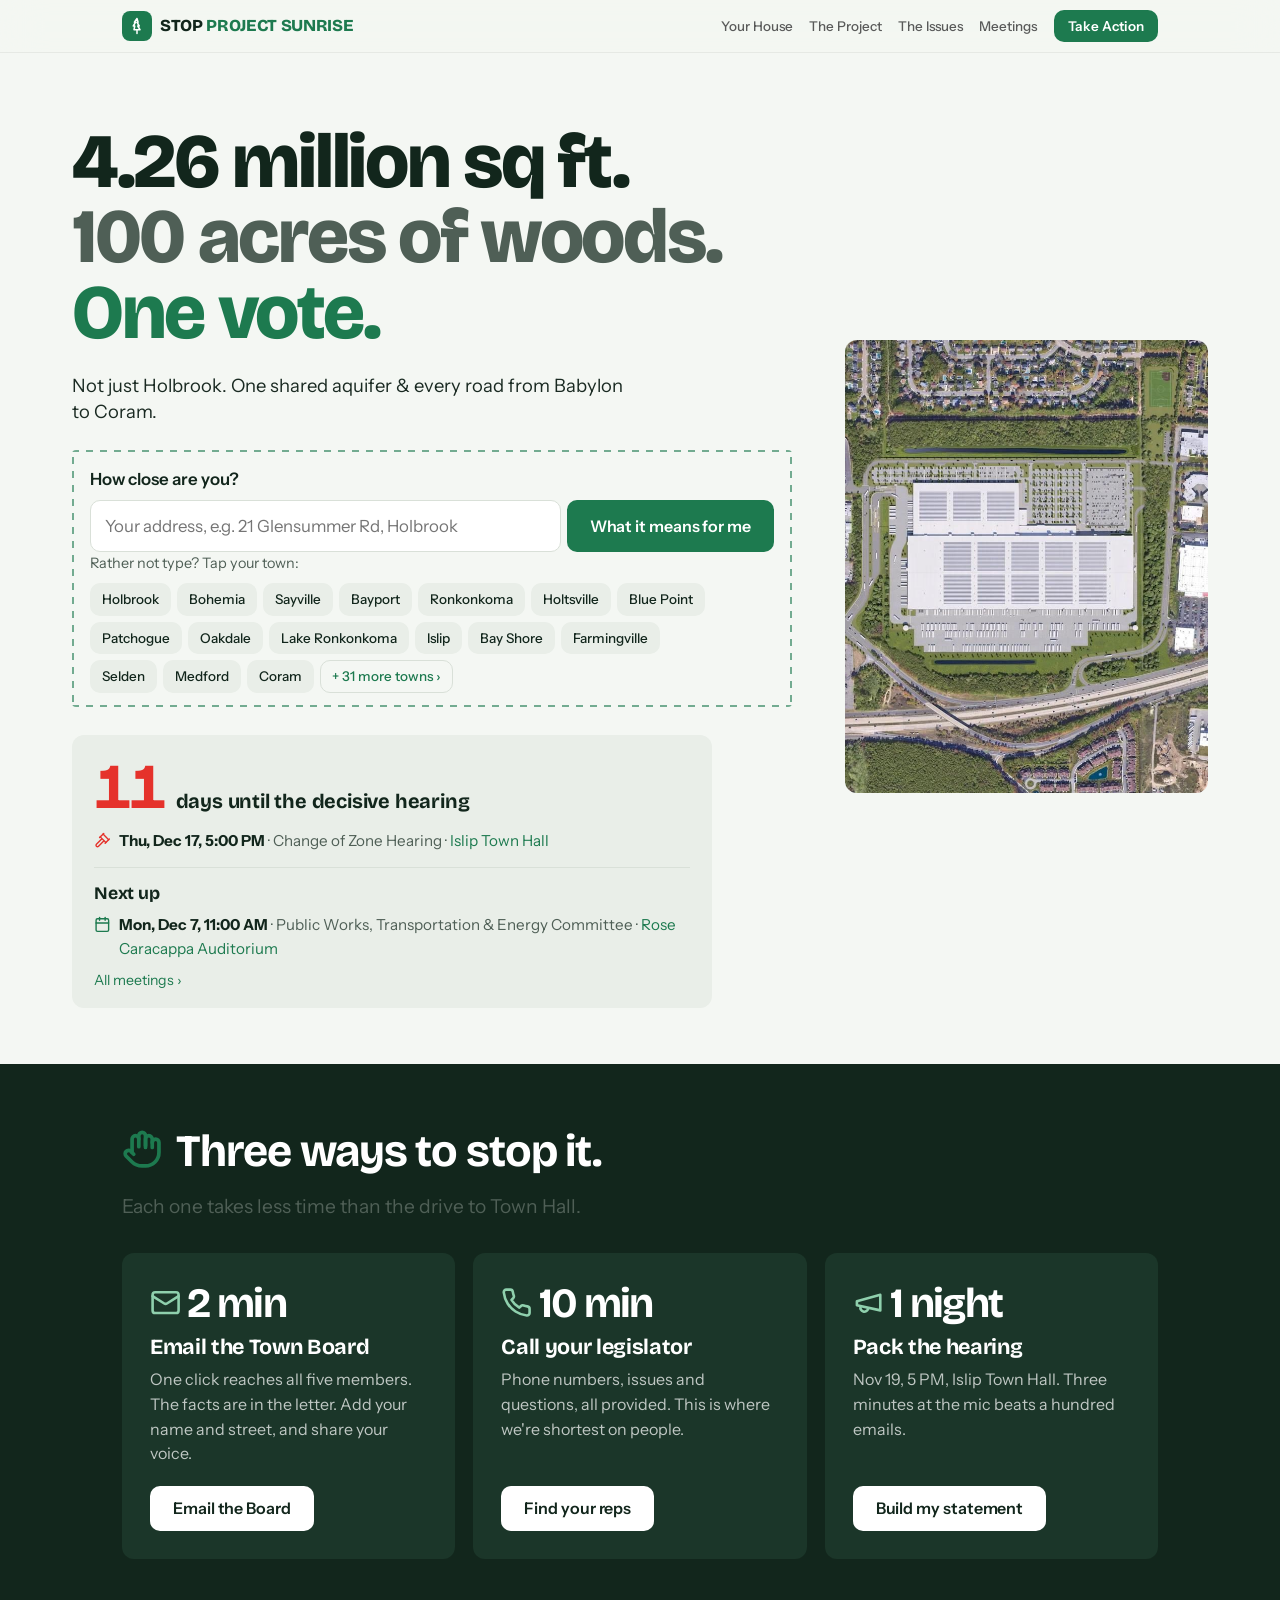
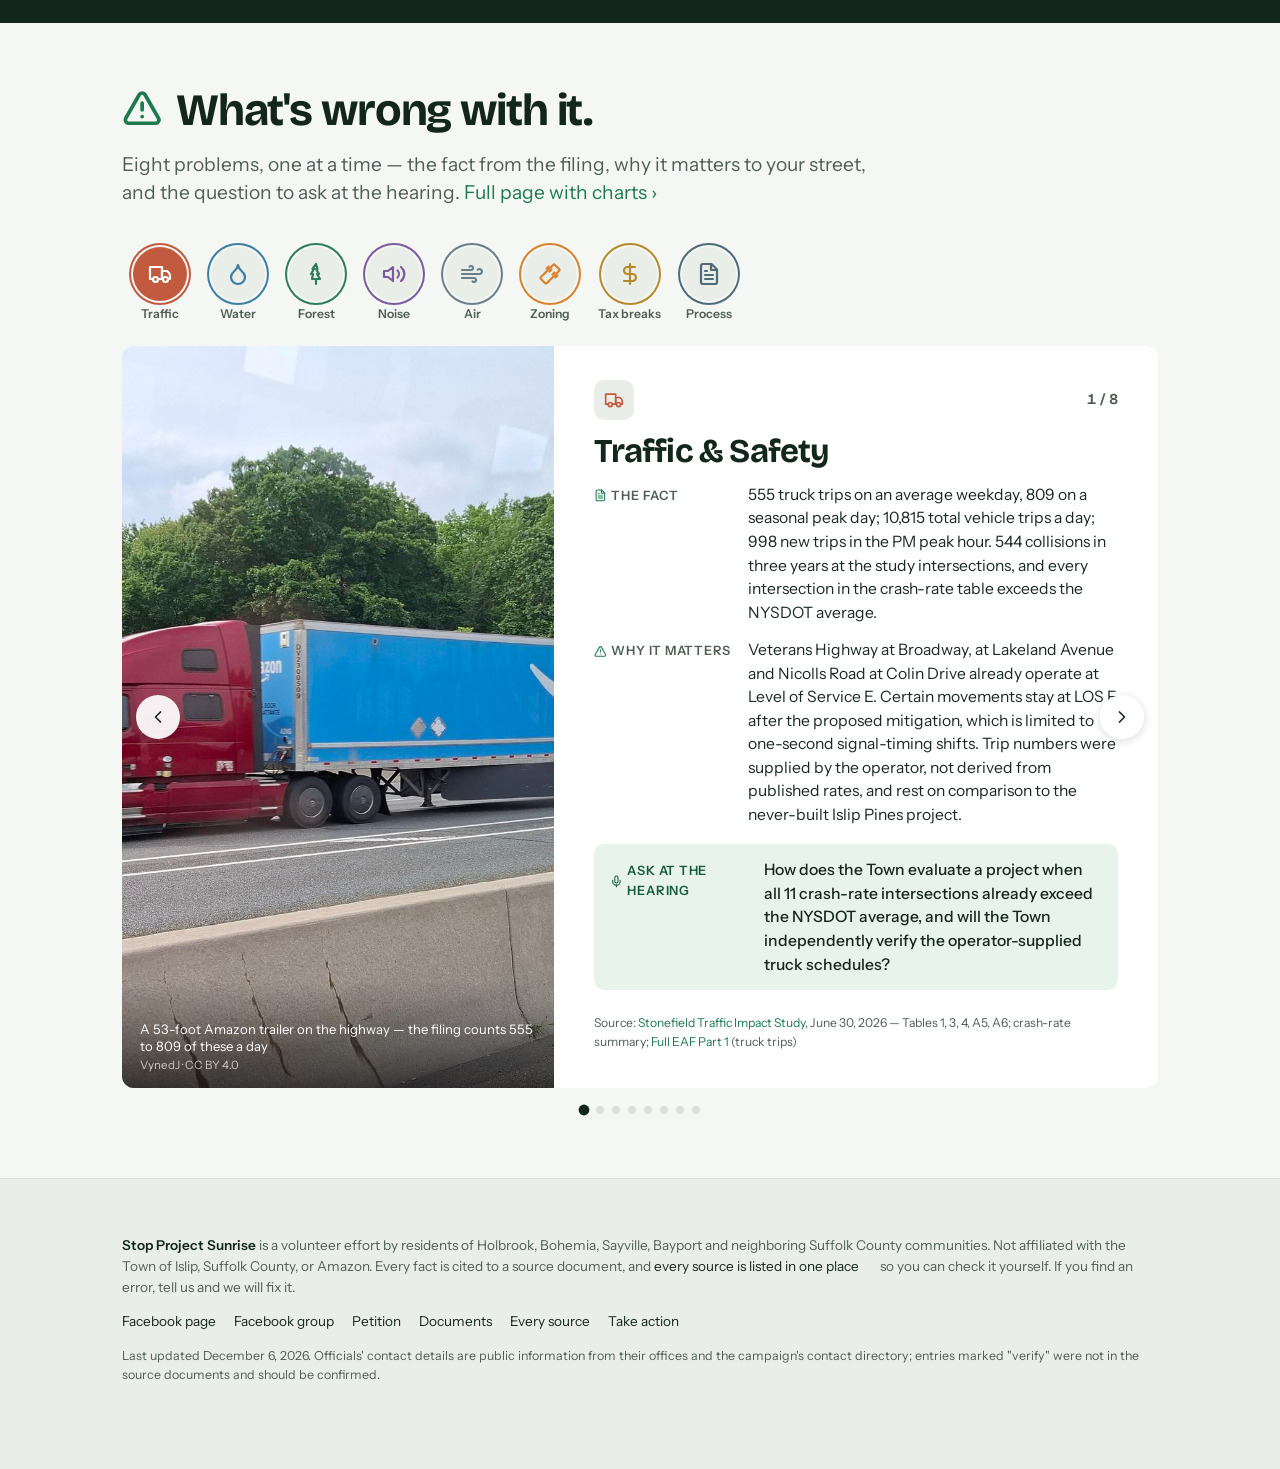
==== commit 61795138: "Link every source, add a concerns basket, rework the roads section Sourcing and provenance - New js/" ====
--- a/index.html
+++ b/index.html
@@ -66,6 +66,7 @@
 <script src="data/events.js"></script>
 <script src="js/calendar.js"></script>
 <script src="js/icons.js"></script>
+<script src="js/sources.js"></script>
 <script src="js/app.js"></script>
 </body>
 </html>
--- a/css/style.css
+++ b/css/style.css
@@ -639,7 +639,7 @@
 .btn, .seg button, .subnav-tabs button, .slide-tabs button, .sheet-tabs button { min-height: 44px; }
 .btn.sm { min-height: 38px; }
 .basis { display: none; }
-:is(.rows, table.tbl, details.how, .src, .sources, blockquote.q, .fact, .night-hero, .vbody, .card, .lede, .readout, .slider-row, .sim-result, .verdict, .whoLine) .basis { display: inline-block; }
+:is(.rows, table.tbl, details.how, .src, .sources, blockquote.q, .fact, .night-hero, .vbody, .card, .lede, .readout, .slider-row, .sim-result, .verdict, .whoLine, .rinfo, .rcounter-wrap, .rc-item) .basis { display: inline-block; }
 details.ogroup { margin: 4px 0 8px; }
 details.ogroup > summary { cursor: pointer; color: var(--green); font-weight: 600; font-size: .95rem; margin-bottom: 8px; }
 details.ogroup[open] > summary { color: var(--muted); font-weight: 500; }
@@ -882,7 +882,7 @@
 .wmap-place.gate { color: #7a2e22; font-weight: 800; }
 .rlegend { display: flex; flex-wrap: wrap; gap: 12px; margin-top: 8px; color: var(--muted); }
 .rlegend .sw { display: inline-block; width: 12px; height: 12px; border-radius: 50%; vertical-align: -1px; }
-.rows.report .row { grid-template-columns: minmax(0, 6fr) minmax(0, 3fr) minmax(0, 3fr); }
+.rows.report .row { grid-template-columns: minmax(0, 6fr) minmax(0, 3fr) minmax(0, 4fr); }
 .rows.report .row.head { font-size: .8rem; color: var(--muted); font-weight: 600; padding: 6px 0; }
 .grade { display: inline-flex; align-items: center; justify-content: center; width: 30px; height: 30px; border-radius: 50%; color: #fff; font-family: var(--display); font-weight: 800; font-size: .95rem; }
 .grade.gA { background: #2f7d5a; } .grade.gB { background: #5aa876; } .grade.gC { background: #c9b043; } .grade.gD { background: #d9822b; } .grade.gE { background: #c25a3f; } .grade.gF { background: #8e2f1f; } .grade.gx { background: #c9d3cc; color: #515154; }
@@ -896,3 +896,171 @@
 .fs-fallback { position: fixed !important; inset: 0 !important; z-index: 1000 !important; width: 100vw !important; height: 100vh !important; border-radius: 0 !important; }
 .dsec { display: inline-block; font-family: var(--mono); font-size: .8rem; font-weight: 600; padding: 1px 7px; border-radius: 6px; margin-top: 4px; }
 .dsec.bad { background: #fbeeec; color: var(--red); } .dsec.warm { background: #fdf3e3; color: #a1432a; } .dsec.ok { background: var(--green-light); color: var(--green-dark); }
+
+/* roads: your road, report card cells, wear math */
+.rtown-row { display: flex; align-items: center; gap: 10px; margin: 10px 0 12px; } .rtown-row label { font-weight: 600; }
+.rtown { font: inherit; padding: 8px 12px; border: 1px solid var(--hair); border-radius: 10px; background: #fff; min-width: 220px; }
+.rroads { display: grid; gap: 8px; }
+.rroad { display: grid; grid-template-columns: 120px 1fr; gap: 14px; align-items: start; padding: 12px 14px; border: 1px solid var(--hair); border-radius: 12px; background: #fff; }
+.rroad .pct { font-family: var(--display); font-weight: 800; font-size: 1.7rem; letter-spacing: -.03em; color: var(--muted); line-height: 1.1; } .rroad .pct small { display: block; font: 600 .72rem/1.2 var(--font); letter-spacing: 0; color: var(--muted); margin-top: 2px; }
+.rroad .nm { font-weight: 700; font-size: 1.05rem; } .rroad .ln { font-size: .95rem; margin-top: 2px; }
+.rroad.trucks .pct { color: #a1432a; }
+.rroad.you { background: #fbeeec; border-color: var(--red); } .rroad.you .pct { color: var(--red); }
+.rroad .tag { display: inline-block; margin-left: 8px; font-family: var(--font); font-size: .7rem; font-weight: 700; line-height: 1; text-transform: uppercase; letter-spacing: .06em; color: #fff; background: var(--red); border-radius: 999px; padding: 4px 8px; vertical-align: 2px; }
+.rroad-note { font-size: .9rem; color: var(--muted); margin-top: 12px; }
+.rcell { display: flex; align-items: center; gap: 10px; } .rsec { font-size: .9rem; white-space: nowrap; } .rsec .dsec { margin: 0 0 0 4px; }
+.rwhy { background: #f4f6f3; border-left: 4px solid var(--ink); border-radius: 10px; padding: 12px 14px; margin-top: 14px; font-size: .98rem; }
+.rmath { display: grid; gap: 8px; margin: 12px 0; }
+.rm { display: grid; grid-template-columns: 150px 1fr; gap: 14px; align-items: center; padding: 10px 14px; border: 1px solid var(--hair); border-radius: 12px; background: #fff; }
+.rm .n { font-family: var(--display); font-weight: 800; font-size: 1.6rem; letter-spacing: -.03em; color: var(--ink); line-height: 1.05; }
+.rm.big { background: #fbeeec; border-color: var(--red); } .rm.big .n { color: var(--red); font-size: 1.9rem; }
+.rm .t { font-size: .98rem; }
+.rpay { background: #f4f6f3; border-left: 4px solid var(--ink); border-radius: 10px; padding: 12px 14px; margin-top: 12px; display: grid; grid-template-columns: 44px 1fr; gap: 12px; align-items: start; } .rpay-ic svg { width: 36px; height: 36px; stroke: var(--ink); }
+.rpay .k { font-family: var(--font); font-size: .75rem; font-weight: 700; line-height: 1; text-transform: uppercase; letter-spacing: .08em; color: var(--muted); margin-bottom: 6px; } .rpay p { margin: 0; }
+@media (max-width: 700px) { .rroad { grid-template-columns: 96px 1fr; gap: 10px; } .rm { grid-template-columns: 1fr; gap: 4px; } .rtown { min-width: 0; flex: 1; } }
+.rsyn { font-size: 1.05rem; margin: 4px 0 10px; }
+.rpie { display: grid; grid-template-columns: 260px 1fr; gap: 24px; align-items: center; margin-top: 16px; }
+.rdonut svg { width: 100%; max-width: 260px; display: block; overflow: visible; } .rdonut .big { font: 800 26px var(--display); fill: var(--ink); letter-spacing: -.03em; } .rdonut .sm { font: 600 10.5px var(--font); fill: var(--muted); } .rdonut .sm.you { fill: #c0392b; text-transform: uppercase; letter-spacing: .06em; font-size: 9px; } .rdonut .lbl { font: 800 13px var(--display); fill: var(--ink); stroke: rgba(255,255,255,.9); stroke-width: 3px; paint-order: stroke; pointer-events: none; } .rdonut .slice { cursor: pointer; transition: opacity .15s; outline: none; } .rdonut .slice:focus-visible { stroke: var(--ink); }
+.rkey { display: grid; gap: 6px; }
+.rk { display: grid; grid-template-columns: 14px 1fr; gap: 10px; align-items: start; padding: 8px 10px; border-radius: 10px; border: 0; background: transparent; text-align: left; font: inherit; color: inherit; cursor: pointer; width: 100%; } .rk:hover, .rk.on { background: #eef1ee; } .rk.you.on, .rk.you:hover { background: #f7dedb; }
+.rk .sw { display: inline-block; width: 14px; height: 14px; border-radius: 4px; margin-top: 4px; }
+.rk .nm { font-weight: 700; font-size: 1.02rem; } .rk .ln { font-size: .95rem; color: var(--muted); } .rk .ln strong { color: var(--ink); }
+.rk.you { background: #fbeeec; } .rk .tag { display: inline-block; margin-left: 8px; font-family: var(--font); font-size: .62rem; font-weight: 700; line-height: 1; text-transform: uppercase; letter-spacing: .06em; color: #fff; background: #c0392b; border-radius: 999px; padding: 4px 8px; vertical-align: 2px; }
+@media (max-width: 700px) { .rpie { grid-template-columns: 1fr; } .rdonut svg { margin: 0 auto; } }
+/* report card, large-type */
+.rsub { font-size: 1.2rem; margin: 26px 0 6px; }
+.rcards { display: grid; gap: 10px; margin-top: 6px; }
+.rcard { background: #fff; border: 1px solid var(--hair); border-radius: 12px; padding: 14px 16px; }
+.rc-name { font-weight: 700; font-size: 1.12rem; }
+.rc-note { font-size: 1rem; margin: 2px 0 10px; }
+.rc-cols { display: grid; grid-template-columns: 1fr 1fr; gap: 14px; }
+.rc-col { background: #f6f7f5; border-radius: 10px; padding: 10px 12px; } .rc-col.with { background: #fbeeec; }
+.rc-k { font-size: .8rem; font-weight: 700; text-transform: uppercase; letter-spacing: .06em; color: var(--muted); margin-bottom: 6px; }
+.rc-g { display: flex; align-items: center; gap: 10px; font-size: 1.05rem; font-weight: 600; } .rc-g .grade { width: 38px; height: 38px; font-size: 1.15rem; flex: none; }
+.rc-none { font-weight: 500; color: var(--muted); }
+.rc-s { font-size: 1rem; margin-top: 6px; } .rc-s .bad { color: var(--red); } .rc-s .warm { color: #a1432a; } .rc-s .ok { color: var(--green-dark); }
+.rwhy { font-size: 1.02rem; }
+.rh-sub { font-size: 1.05rem; }
+@media (max-width: 700px) { .rc-cols { grid-template-columns: 1fr; } }
+/* pie + hourly duo card */
+.rduo { display: grid; grid-template-columns: 1fr 1fr; gap: 18px; margin-top: 18px; }
+.rduo-p { background: #fff; border: 1px solid var(--hair); border-radius: 14px; padding: 16px 18px; min-width: 0; }
+.rduo-h h4 { margin: 0 0 2px; font-size: 1.15rem; } .rduo-h p { margin: 0 0 10px; }
+.rduo .rpie { display: block; margin-top: 0; } .rduo .rdonut svg { max-width: none; width: 100%; }
+.rdonut .name { font: 600 10.5px var(--font); fill: var(--ink); cursor: pointer; } .rdonut .name.you { fill: #c0392b; font-weight: 800; } .rdonut .name.on { text-decoration: underline; } .rdonut .name .tr { fill: #a1432a; font-weight: 800; }
+.rduo .rh-strip { height: 90px; margin-top: 6px; }
+.rh-read { margin-top: 10px; } .rduo .rh-val .n { font-size: 2.4rem; } .rduo .rh-sub { font-size: 1rem; margin-top: 2px; }
+.rduo .seg { margin-top: 10px; }
+@media (max-width: 860px) { .rduo { grid-template-columns: 1fr; } }
+/* trucks-eat-roads infographic */
+.rinfo { display: grid; gap: 10px; margin: 12px 0; }
+.ri { display: grid; grid-template-columns: auto auto 1fr; gap: 14px; align-items: center; background: #fff; border: 1px solid var(--hair); border-radius: 14px; padding: 14px 18px; }
+.ri:nth-child(2) { grid-template-columns: auto auto auto auto 1fr; }
+.ri.one { grid-template-columns: 1fr; }
+.ri .op { font-family: var(--display); font-weight: 800; font-size: 2rem; color: var(--muted); line-height: 1; }
+.ri .v { font-family: var(--display); font-weight: 800; font-size: 1.6rem; letter-spacing: -.03em; color: var(--ink); line-height: 1.1; }
+.ri .l { font-size: .98rem; margin-top: 2px; }
+.ri-ic svg { width: 40px; height: 40px; stroke: var(--ink); } .ri-ic svg + svg { margin-left: -14px; }
+.ri-b.hot { background: #fbeeec; border-radius: 10px; padding: 10px 14px; margin: -4px; } .ri-b.hot .v { color: var(--red); font-size: 1.9rem; } .ri-b.hot .ri-ic svg { stroke: var(--red); }
+.ri .cars { display: grid; grid-template-columns: repeat(24, 1fr); gap: 2px; max-width: 420px; margin-bottom: 6px; } .ri .cars svg { width: 100%; height: auto; stroke: #7a2e22; stroke-width: 2.4; }
+.ri .l .basis { vertical-align: middle; }
+@media (max-width: 760px) { .ri, .ri:nth-child(2) { grid-template-columns: 1fr; gap: 6px; } .ri .op { font-size: 1.4rem; } .ri .cars { grid-template-columns: repeat(16, 1fr); } }
+/* mobile fixes 2026-09-20 */
+@media (max-width: 800px) { .sim.compact { grid-template-columns: 1fr; } }
+.slider-row { grid-template-columns: minmax(0, 1fr) 70px; } .slider-row label, .slider-row .n { white-space: normal; min-width: 0; overflow-wrap: anywhere; }
+.cal-grid { grid-template-columns: repeat(7, minmax(0, 1fr)); } .cal-day { min-width: 0; overflow-wrap: anywhere; }
+select, input, textarea { max-width: 100%; box-sizing: border-box; }
+.module .body > * , .grid > * { min-width: 0; }
+@media (max-width: 700px) { table.tbl { font-size: .85rem; } table.tbl th, table.tbl td { padding: 8px 8px; } }
+/* asks + concerns */
+.asks-block { background: var(--green-light); border-radius: 14px; padding: 18px 20px; max-width: 860px; }
+.asks-h { margin: 0 0 4px; font-size: 1.25rem; } .asks-lead { margin: 0 0 12px; font-size: .98rem; }
+ol.asks { list-style: none; margin: 0; padding: 0; display: grid; gap: 8px; counter-reset: ask; }
+ol.asks li.ask { counter-increment: ask; display: grid; grid-template-columns: 1fr auto; gap: 12px; align-items: center; background: #fff; border: 1px solid var(--hair); border-radius: 12px; padding: 12px 14px; }
+ol.asks li.ask .ask-t { font-size: 1rem; } ol.asks li.ask .ask-t::before { content: counter(ask) ". "; font-weight: 700; color: var(--green-dark); }
+ol.asks li.ask.on { border-color: var(--green); background: #f4faf6; }
+.ask-who { display: inline-block; font-size: .72rem; font-weight: 700; text-transform: uppercase; letter-spacing: .05em; color: var(--muted); background: var(--bg-2); border-radius: 999px; padding: 3px 8px; margin-left: 6px; vertical-align: 1px; white-space: nowrap; }
+.ask-add { display: inline-flex; align-items: center; gap: 6px; min-height: 40px; padding: 6px 12px; border-radius: 999px; border: 1.5px solid var(--green); background: #fff; color: var(--green-dark); font: inherit; font-size: .88rem; font-weight: 600; cursor: pointer; white-space: nowrap; }
+.ask-add .ic { width: 16px; height: 16px; } .ask-add:hover { background: var(--green); color: #fff; }
+li.ask.on .ask-add { background: var(--green); color: #fff; border-color: var(--green); }
+.asks-more { margin-top: 10px; } .asks-more ol.asks { margin-top: 10px; }
+.ask-rail { display: flex; flex-wrap: wrap; gap: 8px; margin-top: 14px; } .ask-rail .btn { min-height: 44px; }
+.ask-rail .cnt, .concerns h3 .cnt { display: inline-flex; align-items: center; justify-content: center; min-width: 22px; height: 22px; padding: 0 6px; border-radius: 999px; background: var(--red); color: #fff; font-size: .78rem; font-weight: 800; margin-left: 4px; }
+.ask-where { margin: 8px 0 0; }
+.concerns { background: #fff; border: 1px solid var(--hair); border-radius: 14px; padding: 18px 20px; max-width: 860px; }
+.concerns.empty { background: var(--bg-2); } .concerns h3 { margin: 0 0 6px; font-size: 1.3rem; }
+.cgroup { margin-top: 14px; } .cg-h { font-weight: 700; font-size: 1.02rem; margin-bottom: 6px; display: flex; align-items: center; gap: 6px; } .cg-h .ic { width: 18px; height: 18px; color: var(--green-dark); }
+.citem { display: grid; grid-template-columns: 1fr auto; gap: 6px 12px; padding: 10px 12px; border: 1px solid var(--hair); border-radius: 10px; margin-bottom: 6px; align-items: start; }
+.citem .k { display: inline-block; font-size: .7rem; font-weight: 800; text-transform: uppercase; letter-spacing: .06em; color: var(--muted); width: 56px; }
+.citem .c-ask { font-size: .98rem; } .citem .c-say { font-size: .98rem; color: var(--green-dark); grid-column: 1; }
+.c-rm { grid-column: 2; grid-row: 1 / span 2; background: transparent; border: 0; color: var(--muted); cursor: pointer; padding: 4px; } .c-rm .ic { width: 18px; height: 18px; } .c-rm:hover { color: var(--red); }
+#concern-bar { position: fixed; left: 0; right: 0; bottom: 0; z-index: 90; background: var(--dark); color: #fff; box-shadow: 0 -8px 30px rgba(0,0,0,.18); }
+#concern-bar .wrap { display: flex; align-items: center; justify-content: space-between; gap: 12px; padding-top: 10px; padding-bottom: 10px; }
+#concern-bar .cb-t { display: inline-flex; align-items: center; gap: 8px; font-size: .95rem; } #concern-bar .cb-t .ic { width: 18px; height: 18px; }
+#concern-bar .btn { background: var(--accent, #f2c94c); color: var(--accent-ink, #1a1a1a); border-color: transparent; }
+body.has-concern-bar { padding-bottom: 68px; }
+@media (max-width: 640px) { ol.asks li.ask { grid-template-columns: 1fr; } .ask-add { justify-self: start; } .citem .k { width: auto; margin-right: 6px; } }
+@media print { #concern-bar, .ask-rail, .ask-add { display: none !important; } }
+/* provenance chips on citations */
+.prov { display: inline-block; font-size: .62rem; font-weight: 700; text-transform: uppercase; letter-spacing: .05em; padding: 2px 7px; border-radius: var(--pill); white-space: nowrap; vertical-align: 1px; }
+.prov.filing { background: #e8e8ed; color: #444; }
+.prov.record { background: var(--blue-light); color: var(--blue); }
+.prov.research { background: var(--green-light); color: var(--green-dark); }
+.prov.ourmath { background: #fff4d6; color: var(--sand-ink); }
+.prov.nolink { background: var(--red-light); color: var(--red); }
+.fact .s .prov, .src .prov { margin-left: 2px; }
+@media print { .prov { border: 1px solid #999; } }
+/* house card provenance */
+.hcard .hprov { margin: 8px 0 0; display: flex; flex-wrap: wrap; gap: 6px; align-items: baseline; font-size: .8rem; }
+.hcard .hprov .small { font-size: .8rem; }
+.prov-note { background: var(--bg-2); border-radius: 12px; padding: 14px 16px; margin: 0 0 18px; font-size: .95rem; line-height: 1.6; }
+.prov-note .prov { margin: 0 2px; }
+/* source index on docs.html */
+.srcidx-h { margin: 26px 0 2px; font-size: 1.25rem; border-bottom: 2px solid var(--ink); padding-bottom: 4px; }
+.rows.srcidx .row.two { grid-template-columns: minmax(0, 5fr) minmax(0, 7fr); padding: 12px 0; }
+.rows.srcidx .what { font-size: .95rem; } .rows.srcidx .src { line-height: 1.6; }
+@media (max-width: 700px) { .rows.srcidx .row.two { grid-template-columns: 1fr; gap: 4px; } }
+/* roads: what the applicant will say */
+.rcounter { display: grid; gap: 10px; margin: 12px 0 8px; }
+.rc-item { background: #fff; border: 1px solid var(--hair); border-left: 4px solid var(--ink); border-radius: 12px; padding: 14px 16px; }
+.rc-claim { font-weight: 700; font-size: 1.05rem; display: flex; gap: 8px; align-items: flex-start; }
+.rc-claim .ic { width: 18px; height: 18px; flex: none; margin-top: 3px; color: var(--muted); }
+.rc-ans { margin-top: 6px; font-size: 1rem; }
+.rc-item .src { margin-top: 8px; color: var(--muted); }
+.rweigh { display: grid; grid-template-columns: repeat(3, minmax(0, 1fr)); gap: 10px; margin: 12px 0; }
+.rw { background: #fff; border: 1px solid var(--hair); border-radius: 12px; padding: 14px 16px; }
+.rw .k { font-size: .75rem; font-weight: 700; text-transform: uppercase; letter-spacing: .06em; color: var(--muted); }
+.rw .v { font-family: var(--display); font-weight: 800; font-size: 1.9rem; letter-spacing: -.03em; line-height: 1.1; margin: 4px 0 2px; }
+.rw .s { font-size: .92rem; }
+.rw.hot { background: #fbeeec; border-color: var(--red); } .rw.hot .v { color: var(--red); }
+.rw.big { background: var(--ink); border-color: var(--ink); color: #fff; } .rw.big .k { color: #b9c9c0; } .rw.big .v { color: #fff; font-size: 2.2rem; }
+@media (max-width: 760px) { .rweigh { grid-template-columns: 1fr; } }
+.crashrows .row.two { grid-template-columns: minmax(0, 8fr) minmax(0, 4fr); }
+.crashrows .what { font-size: 1rem; } .crashrows em { color: var(--muted); }
+@media (max-width: 700px) { .crashrows .row.two { grid-template-columns: 1fr; } }
+/* wear: federal findings + the ratio caveat */
+.ri.one .ri-a { display: block; }
+.ri.one .ri-ic { margin-bottom: 4px; }
+.ri.hotline { border-left: 4px solid var(--red); }
+.rinfo .src { margin-top: 8px; color: var(--muted); }
+.rcaveat { background: var(--bg-2); border-radius: 12px; padding: 12px 16px; margin-top: 14px; font-size: .95rem; }
+.rcaveat summary { font-size: 1rem; }
+.rcaveat em { color: var(--ink); }
+.rrange { display: grid; grid-template-columns: repeat(3, minmax(0, 1fr)); gap: 10px; margin: 12px 0; }
+.rr { background: #fff; border: 1px solid var(--hair); border-radius: 10px; padding: 10px 12px; }
+.rr .v { font-family: var(--display); font-weight: 800; font-size: 1.4rem; letter-spacing: -.03em; }
+.rr .l { font-size: .88rem; color: var(--muted); }
+@media (max-width: 760px) { .rrange { grid-template-columns: 1fr; } }
+.rold { margin: 8px 0; padding-left: 20px; } .rold li { margin-bottom: 10px; }
+/* numbered references */
+.refmark { font-size: .68em; font-weight: 700; margin-left: 1px; }
+.refmark a { text-decoration: none; padding: 0 1px; }
+.wstep.refs { border-top: 1px solid var(--hair); }
+.rrefs { max-width: 900px; }
+ol.reflist { margin: 10px 0 0; padding-left: 22px; }
+ol.reflist li { margin-bottom: 12px; font-size: .95rem; }
+ol.reflist li:target { background: #fffbe9; border-radius: 6px; padding: 4px 8px; margin-left: -8px; }
+ol.reflist .rn { color: var(--muted); font-size: .92rem; margin-top: 2px; }
+ol.reflist .rb { margin-top: 3px; }
+:is(.rrefs) .basis { display: inline-block; }
+.refmark + .refmark { margin-left: 3px; }
